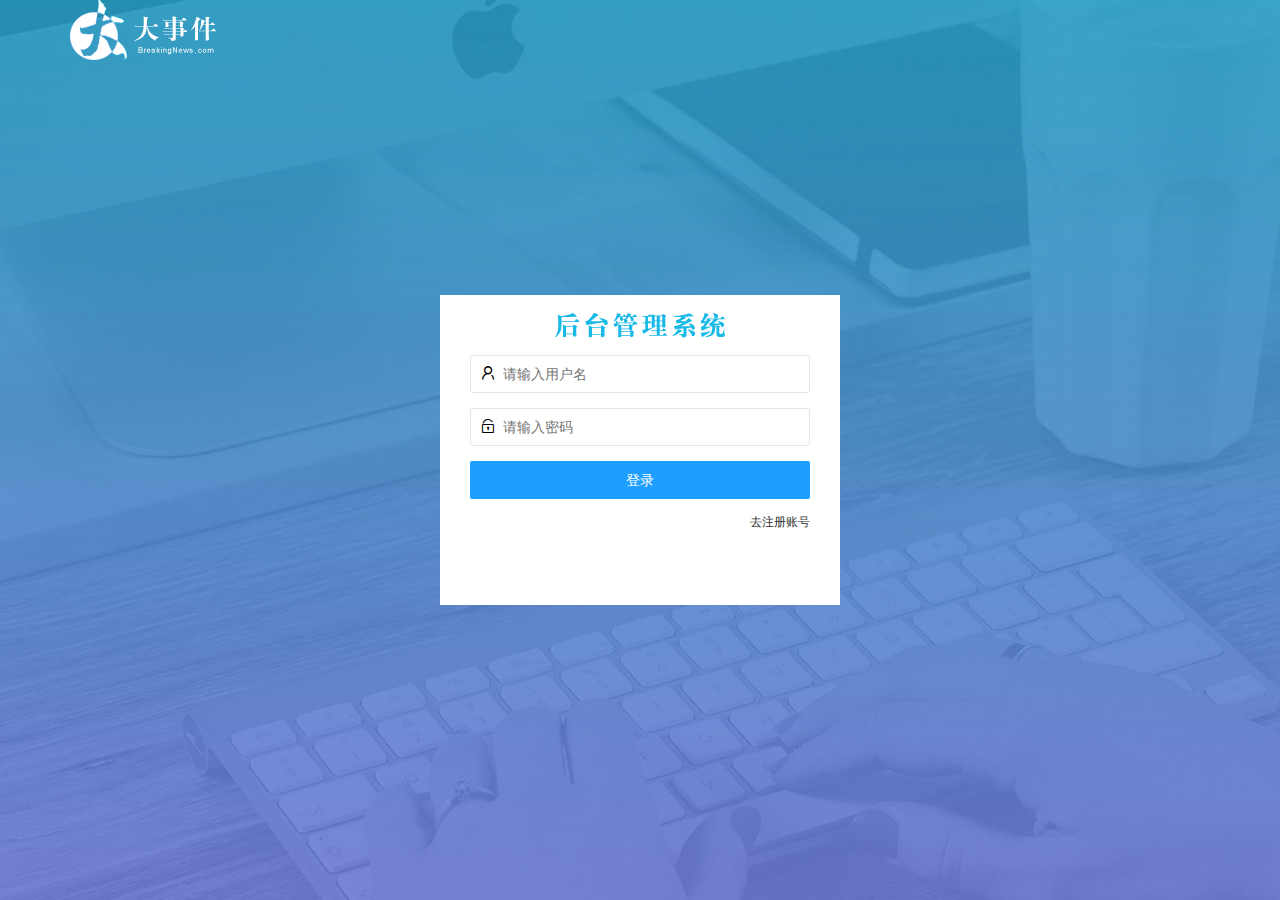
==== index.html @ d4bdc791 "完成了登录和注册功能的开发" ====
<!DOCTYPE html>
<html lang="en">
<head>
    <meta charset="UTF-8">
    <meta http-equiv="X-UA-Compatible" content="IE=edge">
    <meta name="viewport" content="width=device-width, initial-scale=1.0">
    <title>大事件-登录/注册</title>
    <!-- 导入layUI的样式 -->
    <link rel="stylesheet" href="/assets/lib/layui/css/layui.css">
    <!-- 导入自己的样式 -->
    <link rel="stylesheet" href="/assets/css/login.css"/>
</head>
<body>

    <!-- 头部懂度logo区域 -->

    <div class="layui-main">

        <img src="/assets/images/logo.png" alt=""/>

    </div>

    <!-- 登录注册区域 -->

    <div class="loginAndRegBox">
        <div class="title-boox"></div>
        <!-- 登录的div -->
        <div class="login-box">
            <!--  登录的表单-->
            <form class="layui-form" action="" id="form_login">

            <!-- 用户名 -->
            <div class="layui-form-item">
                <i class="layui-icon layui-icon-username"></i>
                <input type="text" name="username" required  lay-verify="required" placeholder="请输入用户名" autocomplete="off" class="layui-input">
                    </div>

            <!-- 密码 -->
            <div class="layui-form-item">
                <i class="layui-icon layui-icon-password"></i>
                <input type="password" name="password" required  lay-verify="required|pwd" placeholder="请输入密码" autocomplete="off" class="layui-input">
                    </div>
            <!-- 登录按钮 -->
            <div class="layui-form-item">
                <!-- 注意：表单提交按钮和普通按钮的区别是，就是 lay-submit属性 -->
                <button class="layui-btn layui-btn-fluid layui-btn-normal" lay-submit>登录</button>
            </div>
            <div class="layui-form-item links">
                <a href="javascript:;" id="link_reg">去注册账号</a>
            </div>
                </form>
            
        </div>
        

        <!-- 注册的div -->
        <div class="reg-box">
            <!-- 注册的表单 -->
            <form class="layui-form" action="" id="form_reg">

                <!-- 用户名 -->
                <div class="layui-form-item">
                    <i class="layui-icon layui-icon-username"></i>
                    <input type="text" name="username" required  lay-verify="required" placeholder="请输入用户名" autocomplete="off" class="layui-input">
                        </div>
    
                <!-- 密码 -->
                <div class="layui-form-item">
                    <i class="layui-icon layui-icon-password"></i>
                    <input type="password" name="password" required  lay-verify="required|pwd" placeholder="请输入密码" autocomplete="off" class="layui-input">
                        </div>
                <!-- 密码确认框 -->
                <div class="layui-form-item">
                    <i class="layui-icon layui-icon-password"></i>
                    <input type="password" name="repassword" required  lay-verify="required|pwd|repwd" placeholder="再次确认密码" autocomplete="off" class="layui-input">
                        </div>
                <!-- 登录按钮 -->
                <div class="layui-form-item">
                    <!-- 注意：表单提交按钮和普通按钮的区别是，就是 lay-submit属性 -->
                    <button class="layui-btn layui-btn-fluid layui-btn-normal" lay-submit>注册</button>
                </div>
                <div class="layui-form-item links">
                    <a href="javascript:;" id="link_login">去登录</a>
                </div>
                    </form>
            
        </div>
    </div>
    <!-- 导入 jQuery -->
    <script src="/assets/lib/jquery.js"></script>
    <script src="/assets/js/login.js"></script>
    <script src="/assets/lib/layui/layui.all.js"></script>
    <script src="/assets/js/baseAPI.js"></script>
</body>
</html>
---- assets/lib/layui/css/layui.css ----
/** layui-v2.5.5 MIT License By https://www.layui.com */
 .layui-inline,img{display:inline-block;vertical-align:middle}h1,h2,h3,h4,h5,h6{font-weight:400}.layui-edge,.layui-header,.layui-inline,.layui-main{position:relative}.layui-body,.layui-edge,.layui-elip{overflow:hidden}.layui-btn,.layui-edge,.layui-inline,img{vertical-align:middle}.layui-btn,.layui-disabled,.layui-icon,.layui-unselect{-moz-user-select:none;-webkit-user-select:none;-ms-user-select:none}.layui-elip,.layui-form-checkbox span,.layui-form-pane .layui-form-label{text-overflow:ellipsis;white-space:nowrap}.layui-breadcrumb,.layui-tree-btnGroup{visibility:hidden}blockquote,body,button,dd,div,dl,dt,form,h1,h2,h3,h4,h5,h6,input,li,ol,p,pre,td,textarea,th,ul{margin:0;padding:0;-webkit-tap-highlight-color:rgba(0,0,0,0)}a:active,a:hover{outline:0}img{border:none}li{list-style:none}table{border-collapse:collapse;border-spacing:0}h4,h5,h6{font-size:100%}button,input,optgroup,option,select,textarea{font-family:inherit;font-size:inherit;font-style:inherit;font-weight:inherit;outline:0}pre{white-space:pre-wrap;white-space:-moz-pre-wrap;white-space:-pre-wrap;white-space:-o-pre-wrap;word-wrap:break-word}body{line-height:24px;font:14px Helvetica Neue,Helvetica,PingFang SC,Tahoma,Arial,sans-serif}hr{height:1px;margin:10px 0;border:0;clear:both}a{color:#333;text-decoration:none}a:hover{color:#777}a cite{font-style:normal;*cursor:pointer}.layui-border-box,.layui-border-box *{box-sizing:border-box}.layui-box,.layui-box *{box-sizing:content-box}.layui-clear{clear:both;*zoom:1}.layui-clear:after{content:'\20';clear:both;*zoom:1;display:block;height:0}.layui-inline{*display:inline;*zoom:1}.layui-edge{display:inline-block;width:0;height:0;border-width:6px;border-style:dashed;border-color:transparent}.layui-edge-top{top:-4px;border-bottom-color:#999;border-bottom-style:solid}.layui-edge-right{border-left-color:#999;border-left-style:solid}.layui-edge-bottom{top:2px;border-top-color:#999;border-top-style:solid}.layui-edge-left{border-right-color:#999;border-right-style:solid}.layui-disabled,.layui-disabled:hover{color:#d2d2d2!important;cursor:not-allowed!important}.layui-circle{border-radius:100%}.layui-show{display:block!important}.layui-hide{display:none!important}@font-face{font-family:layui-icon;src:url(../font/iconfont.eot?v=250);src:url(../font/iconfont.eot?v=250#iefix) format('embedded-opentype'),url(../font/iconfont.woff2?v=250) format('woff2'),url(../font/iconfont.woff?v=250) format('woff'),url(../font/iconfont.ttf?v=250) format('truetype'),url(../font/iconfont.svg?v=250#layui-icon) format('svg')}.layui-icon{font-family:layui-icon!important;font-size:16px;font-style:normal;-webkit-font-smoothing:antialiased;-moz-osx-font-smoothing:grayscale}.layui-icon-reply-fill:before{content:"\e611"}.layui-icon-set-fill:before{content:"\e614"}.layui-icon-menu-fill:before{content:"\e60f"}.layui-icon-search:before{content:"\e615"}.layui-icon-share:before{content:"\e641"}.layui-icon-set-sm:before{content:"\e620"}.layui-icon-engine:before{content:"\e628"}.layui-icon-close:before{content:"\1006"}.layui-icon-close-fill:before{content:"\1007"}.layui-icon-chart-screen:before{content:"\e629"}.layui-icon-star:before{content:"\e600"}.layui-icon-circle-dot:before{content:"\e617"}.layui-icon-chat:before{content:"\e606"}.layui-icon-release:before{content:"\e609"}.layui-icon-list:before{content:"\e60a"}.layui-icon-chart:before{content:"\e62c"}.layui-icon-ok-circle:before{content:"\1005"}.layui-icon-layim-theme:before{content:"\e61b"}.layui-icon-table:before{content:"\e62d"}.layui-icon-right:before{content:"\e602"}.layui-icon-left:before{content:"\e603"}.layui-icon-cart-simple:before{content:"\e698"}.layui-icon-face-cry:before{content:"\e69c"}.layui-icon-face-smile:before{content:"\e6af"}.layui-icon-survey:before{content:"\e6b2"}.layui-icon-tree:before{content:"\e62e"}.layui-icon-upload-circle:before{content:"\e62f"}.layui-icon-add-circle:before{content:"\e61f"}.layui-icon-download-circle:before{content:"\e601"}.layui-icon-templeate-1:before{content:"\e630"}.layui-icon-util:before{content:"\e631"}.layui-icon-face-surprised:before{content:"\e664"}.layui-icon-edit:before{content:"\e642"}.layui-icon-speaker:before{content:"\e645"}.layui-icon-down:before{content:"\e61a"}.layui-icon-file:before{content:"\e621"}.layui-icon-layouts:before{content:"\e632"}.layui-icon-rate-half:before{content:"\e6c9"}.layui-icon-add-circle-fine:before{content:"\e608"}.layui-icon-prev-circle:before{content:"\e633"}.layui-icon-read:before{content:"\e705"}.layui-icon-404:before{content:"\e61c"}.layui-icon-carousel:before{content:"\e634"}.layui-icon-help:before{content:"\e607"}.layui-icon-code-circle:before{content:"\e635"}.layui-icon-water:before{content:"\e636"}.layui-icon-username:before{content:"\e66f"}.layui-icon-find-fill:before{content:"\e670"}.layui-icon-about:before{content:"\e60b"}.layui-icon-location:before{content:"\e715"}.layui-icon-up:before{content:"\e619"}.layui-icon-pause:before{content:"\e651"}.layui-icon-date:before{content:"\e637"}.layui-icon-layim-uploadfile:before{content:"\e61d"}.layui-icon-delete:before{content:"\e640"}.layui-icon-play:before{content:"\e652"}.layui-icon-top:before{content:"\e604"}.layui-icon-friends:before{content:"\e612"}.layui-icon-refresh-3:before{content:"\e9aa"}.layui-icon-ok:before{content:"\e605"}.layui-icon-layer:before{content:"\e638"}.layui-icon-face-smile-fine:before{content:"\e60c"}.layui-icon-dollar:before{content:"\e659"}.layui-icon-group:before{content:"\e613"}.layui-icon-layim-download:before{content:"\e61e"}.layui-icon-picture-fine:before{content:"\e60d"}.layui-icon-link:before{content:"\e64c"}.layui-icon-diamond:before{content:"\e735"}.layui-icon-log:before{content:"\e60e"}.layui-icon-rate-solid:before{content:"\e67a"}.layui-icon-fonts-del:before{content:"\e64f"}.layui-icon-unlink:before{content:"\e64d"}.layui-icon-fonts-clear:before{content:"\e639"}.layui-icon-triangle-r:before{content:"\e623"}.layui-icon-circle:before{content:"\e63f"}.layui-icon-radio:before{content:"\e643"}.layui-icon-align-center:before{content:"\e647"}.layui-icon-align-right:before{content:"\e648"}.layui-icon-align-left:before{content:"\e649"}.layui-icon-loading-1:before{content:"\e63e"}.layui-icon-return:before{content:"\e65c"}.layui-icon-fonts-strong:before{content:"\e62b"}.layui-icon-upload:before{content:"\e67c"}.layui-icon-dialogue:before{content:"\e63a"}.layui-icon-video:before{content:"\e6ed"}.layui-icon-headset:before{content:"\e6fc"}.layui-icon-cellphone-fine:before{content:"\e63b"}.layui-icon-add-1:before{content:"\e654"}.layui-icon-face-smile-b:before{content:"\e650"}.layui-icon-fonts-html:before{content:"\e64b"}.layui-icon-form:before{content:"\e63c"}.layui-icon-cart:before{content:"\e657"}.layui-icon-camera-fill:before{content:"\e65d"}.layui-icon-tabs:before{content:"\e62a"}.layui-icon-fonts-code:before{content:"\e64e"}.layui-icon-fire:before{content:"\e756"}.layui-icon-set:before{content:"\e716"}.layui-icon-fonts-u:before{content:"\e646"}.layui-icon-triangle-d:before{content:"\e625"}.layui-icon-tips:before{content:"\e702"}.layui-icon-picture:before{content:"\e64a"}.layui-icon-more-vertical:before{content:"\e671"}.layui-icon-flag:before{content:"\e66c"}.layui-icon-loading:before{content:"\e63d"}.layui-icon-fonts-i:before{content:"\e644"}.layui-icon-refresh-1:before{content:"\e666"}.layui-icon-rmb:before{content:"\e65e"}.layui-icon-home:before{content:"\e68e"}.layui-icon-user:before{content:"\e770"}.layui-icon-notice:before{content:"\e667"}.layui-icon-login-weibo:before{content:"\e675"}.layui-icon-voice:before{content:"\e688"}.layui-icon-upload-drag:before{content:"\e681"}.layui-icon-login-qq:before{content:"\e676"}.layui-icon-snowflake:before{content:"\e6b1"}.layui-icon-file-b:before{content:"\e655"}.layui-icon-template:before{content:"\e663"}.layui-icon-auz:before{content:"\e672"}.layui-icon-console:before{content:"\e665"}.layui-icon-app:before{content:"\e653"}.layui-icon-prev:before{content:"\e65a"}.layui-icon-website:before{content:"\e7ae"}.layui-icon-next:before{content:"\e65b"}.layui-icon-component:before{content:"\e857"}.layui-icon-more:before{content:"\e65f"}.layui-icon-login-wechat:before{content:"\e677"}.layui-icon-shrink-right:before{content:"\e668"}.layui-icon-spread-left:before{content:"\e66b"}.layui-icon-camera:before{content:"\e660"}.layui-icon-note:before{content:"\e66e"}.layui-icon-refresh:before{content:"\e669"}.layui-icon-female:before{content:"\e661"}.layui-icon-male:before{content:"\e662"}.layui-icon-password:before{content:"\e673"}.layui-icon-senior:before{content:"\e674"}.layui-icon-theme:before{content:"\e66a"}.layui-icon-tread:before{content:"\e6c5"}.layui-icon-praise:before{content:"\e6c6"}.layui-icon-star-fill:before{content:"\e658"}.layui-icon-rate:before{content:"\e67b"}.layui-icon-template-1:before{content:"\e656"}.layui-icon-vercode:before{content:"\e679"}.layui-icon-cellphone:before{content:"\e678"}.layui-icon-screen-full:before{content:"\e622"}.layui-icon-screen-restore:before{content:"\e758"}.layui-icon-cols:before{content:"\e610"}.layui-icon-export:before{content:"\e67d"}.layui-icon-print:before{content:"\e66d"}.layui-icon-slider:before{content:"\e714"}.layui-icon-addition:before{content:"\e624"}.layui-icon-subtraction:before{content:"\e67e"}.layui-icon-service:before{content:"\e626"}.layui-icon-transfer:before{content:"\e691"}.layui-main{width:1140px;margin:0 auto}.layui-header{z-index:1000;height:60px}.layui-header a:hover{transition:all .5s;-webkit-transition:all .5s}.layui-side{position:fixed;left:0;top:0;bottom:0;z-index:999;width:200px;overflow-x:hidden}.layui-side-scroll{position:relative;width:220px;height:100%;overflow-x:hidden}.layui-body{position:absolute;left:200px;right:0;top:0;bottom:0;z-index:998;width:auto;overflow-y:auto;box-sizing:border-box}.layui-layout-body{overflow:hidden}.layui-layout-admin .layui-header{background-color:#23262E}.layui-layout-admin .layui-side{top:60px;width:200px;overflow-x:hidden}.layui-layout-admin .layui-body{position:fixed;top:60px;bottom:44px}.layui-layout-admin .layui-main{width:auto;margin:0 15px}.layui-layout-admin .layui-footer{position:fixed;left:200px;right:0;bottom:0;height:44px;line-height:44px;padding:0 15px;background-color:#eee}.layui-layout-admin .layui-logo{position:absolute;left:0;top:0;width:200px;height:100%;line-height:60px;text-align:center;color:#009688;font-size:16px}.layui-layout-admin .layui-header .layui-nav{background:0 0}.layui-layout-left{position:absolute!important;left:200px;top:0}.layui-layout-right{position:absolute!important;right:0;top:0}.layui-container{position:relative;margin:0 auto;padding:0 15px;box-sizing:border-box}.layui-fluid{position:relative;margin:0 auto;padding:0 15px}.layui-row:after,.layui-row:before{content:'';display:block;clear:both}.layui-col-lg1,.layui-col-lg10,.layui-col-lg11,.layui-col-lg12,.layui-col-lg2,.layui-col-lg3,.layui-col-lg4,.layui-col-lg5,.layui-col-lg6,.layui-col-lg7,.layui-col-lg8,.layui-col-lg9,.layui-col-md1,.layui-col-md10,.layui-col-md11,.layui-col-md12,.layui-col-md2,.layui-col-md3,.layui-col-md4,.layui-col-md5,.layui-col-md6,.layui-col-md7,.layui-col-md8,.layui-col-md9,.layui-col-sm1,.layui-col-sm10,.layui-col-sm11,.layui-col-sm12,.layui-col-sm2,.layui-col-sm3,.layui-col-sm4,.layui-col-sm5,.layui-col-sm6,.layui-col-sm7,.layui-col-sm8,.layui-col-sm9,.layui-col-xs1,.layui-col-xs10,.layui-col-xs11,.layui-col-xs12,.layui-col-xs2,.layui-col-xs3,.layui-col-xs4,.layui-col-xs5,.layui-col-xs6,.layui-col-xs7,.layui-col-xs8,.layui-col-xs9{position:relative;display:block;box-sizing:border-box}.layui-col-xs1,.layui-col-xs10,.layui-col-xs11,.layui-col-xs12,.layui-col-xs2,.layui-col-xs3,.layui-col-xs4,.layui-col-xs5,.layui-col-xs6,.layui-col-xs7,.layui-col-xs8,.layui-col-xs9{float:left}.layui-col-xs1{width:8.33333333%}.layui-col-xs2{width:16.66666667%}.layui-col-xs3{width:25%}.layui-col-xs4{width:33.33333333%}.layui-col-xs5{width:41.66666667%}.layui-col-xs6{width:50%}.layui-col-xs7{width:58.33333333%}.layui-col-xs8{width:66.66666667%}.layui-col-xs9{width:75%}.layui-col-xs10{width:83.33333333%}.layui-col-xs11{width:91.66666667%}.layui-col-xs12{width:100%}.layui-col-xs-offset1{margin-left:8.33333333%}.layui-col-xs-offset2{margin-left:16.66666667%}.layui-col-xs-offset3{margin-left:25%}.layui-col-xs-offset4{margin-left:33.33333333%}.layui-col-xs-offset5{margin-left:41.66666667%}.layui-col-xs-offset6{margin-left:50%}.layui-col-xs-offset7{margin-left:58.33333333%}.layui-col-xs-offset8{margin-left:66.66666667%}.layui-col-xs-offset9{margin-left:75%}.layui-col-xs-offset10{margin-left:83.33333333%}.layui-col-xs-offset11{margin-left:91.66666667%}.layui-col-xs-offset12{margin-left:100%}@media screen and (max-width:768px){.layui-hide-xs{display:none!important}.layui-show-xs-block{display:block!important}.layui-show-xs-inline{display:inline!important}.layui-show-xs-inline-block{display:inline-block!important}}@media screen and (min-width:768px){.layui-container{width:750px}.layui-hide-sm{display:none!important}.layui-show-sm-block{display:block!important}.layui-show-sm-inline{display:inline!important}.layui-show-sm-inline-block{display:inline-block!important}.layui-col-sm1,.layui-col-sm10,.layui-col-sm11,.layui-col-sm12,.layui-col-sm2,.layui-col-sm3,.layui-col-sm4,.layui-col-sm5,.layui-col-sm6,.layui-col-sm7,.layui-col-sm8,.layui-col-sm9{float:left}.layui-col-sm1{width:8.33333333%}.layui-col-sm2{width:16.66666667%}.layui-col-sm3{width:25%}.layui-col-sm4{width:33.33333333%}.layui-col-sm5{width:41.66666667%}.layui-col-sm6{width:50%}.layui-col-sm7{width:58.33333333%}.layui-col-sm8{width:66.66666667%}.layui-col-sm9{width:75%}.layui-col-sm10{width:83.33333333%}.layui-col-sm11{width:91.66666667%}.layui-col-sm12{width:100%}.layui-col-sm-offset1{margin-left:8.33333333%}.layui-col-sm-offset2{margin-left:16.66666667%}.layui-col-sm-offset3{margin-left:25%}.layui-col-sm-offset4{margin-left:33.33333333%}.layui-col-sm-offset5{margin-left:41.66666667%}.layui-col-sm-offset6{margin-left:50%}.layui-col-sm-offset7{margin-left:58.33333333%}.layui-col-sm-offset8{margin-left:66.66666667%}.layui-col-sm-offset9{margin-left:75%}.layui-col-sm-offset10{margin-left:83.33333333%}.layui-col-sm-offset11{margin-left:91.66666667%}.layui-col-sm-offset12{margin-left:100%}}@media screen and (min-width:992px){.layui-container{width:970px}.layui-hide-md{display:none!important}.layui-show-md-block{display:block!important}.layui-show-md-inline{display:inline!important}.layui-show-md-inline-block{display:inline-block!important}.layui-col-md1,.layui-col-md10,.layui-col-md11,.layui-col-md12,.layui-col-md2,.layui-col-md3,.layui-col-md4,.layui-col-md5,.layui-col-md6,.layui-col-md7,.layui-col-md8,.layui-col-md9{float:left}.layui-col-md1{width:8.33333333%}.layui-col-md2{width:16.66666667%}.layui-col-md3{width:25%}.layui-col-md4{width:33.33333333%}.layui-col-md5{width:41.66666667%}.layui-col-md6{width:50%}.layui-col-md7{width:58.33333333%}.layui-col-md8{width:66.66666667%}.layui-col-md9{width:75%}.layui-col-md10{width:83.33333333%}.layui-col-md11{width:91.66666667%}.layui-col-md12{width:100%}.layui-col-md-offset1{margin-left:8.33333333%}.layui-col-md-offset2{margin-left:16.66666667%}.layui-col-md-offset3{margin-left:25%}.layui-col-md-offset4{margin-left:33.33333333%}.layui-col-md-offset5{margin-left:41.66666667%}.layui-col-md-offset6{margin-left:50%}.layui-col-md-offset7{margin-left:58.33333333%}.layui-col-md-offset8{margin-left:66.66666667%}.layui-col-md-offset9{margin-left:75%}.layui-col-md-offset10{margin-left:83.33333333%}.layui-col-md-offset11{margin-left:91.66666667%}.layui-col-md-offset12{margin-left:100%}}@media screen and (min-width:1200px){.layui-container{width:1170px}.layui-hide-lg{display:none!important}.layui-show-lg-block{display:block!important}.layui-show-lg-inline{display:inline!important}.layui-show-lg-inline-block{display:inline-block!important}.layui-col-lg1,.layui-col-lg10,.layui-col-lg11,.layui-col-lg12,.layui-col-lg2,.layui-col-lg3,.layui-col-lg4,.layui-col-lg5,.layui-col-lg6,.layui-col-lg7,.layui-col-lg8,.layui-col-lg9{float:left}.layui-col-lg1{width:8.33333333%}.layui-col-lg2{width:16.66666667%}.layui-col-lg3{width:25%}.layui-col-lg4{width:33.33333333%}.layui-col-lg5{width:41.66666667%}.layui-col-lg6{width:50%}.layui-col-lg7{width:58.33333333%}.layui-col-lg8{width:66.66666667%}.layui-col-lg9{width:75%}.layui-col-lg10{width:83.33333333%}.layui-col-lg11{width:91.66666667%}.layui-col-lg12{width:100%}.layui-col-lg-offset1{margin-left:8.33333333%}.layui-col-lg-offset2{margin-left:16.66666667%}.layui-col-lg-offset3{margin-left:25%}.layui-col-lg-offset4{margin-left:33.33333333%}.layui-col-lg-offset5{margin-left:41.66666667%}.layui-col-lg-offset6{margin-left:50%}.layui-col-lg-offset7{margin-left:58.33333333%}.layui-col-lg-offset8{margin-left:66.66666667%}.layui-col-lg-offset9{margin-left:75%}.layui-col-lg-offset10{margin-left:83.33333333%}.layui-col-lg-offset11{margin-left:91.66666667%}.layui-col-lg-offset12{margin-left:100%}}.layui-col-space1{margin:-.5px}.layui-col-space1>*{padding:.5px}.layui-col-space3{margin:-1.5px}.layui-col-space3>*{padding:1.5px}.layui-col-space5{margin:-2.5px}.layui-col-space5>*{padding:2.5px}.layui-col-space8{margin:-3.5px}.layui-col-space8>*{padding:3.5px}.layui-col-space10{margin:-5px}.layui-col-space10>*{padding:5px}.layui-col-space12{margin:-6px}.layui-col-space12>*{padding:6px}.layui-col-space15{margin:-7.5px}.layui-col-space15>*{padding:7.5px}.layui-col-space18{margin:-9px}.layui-col-space18>*{padding:9px}.layui-col-space20{margin:-10px}.layui-col-space20>*{padding:10px}.layui-col-space22{margin:-11px}.layui-col-space22>*{padding:11px}.layui-col-space25{margin:-12.5px}.layui-col-space25>*{padding:12.5px}.layui-col-space30{margin:-15px}.layui-col-space30>*{padding:15px}.layui-btn,.layui-input,.layui-select,.layui-textarea,.layui-upload-button{outline:0;-webkit-appearance:none;transition:all .3s;-webkit-transition:all .3s;box-sizing:border-box}.layui-elem-quote{margin-bottom:10px;padding:15px;line-height:22px;border-left:5px solid #009688;border-radius:0 2px 2px 0;background-color:#f2f2f2}.layui-quote-nm{border-style:solid;border-width:1px 1px 1px 5px;background:0 0}.layui-elem-field{margin-bottom:10px;padding:0;border-width:1px;border-style:solid}.layui-elem-field legend{margin-left:20px;padding:0 10px;font-size:20px;font-weight:300}.layui-field-title{margin:10px 0 20px;border-width:1px 0 0}.layui-field-box{padding:10px 15px}.layui-field-title .layui-field-box{padding:10px 0}.layui-progress{position:relative;height:6px;border-radius:20px;background-color:#e2e2e2}.layui-progress-bar{position:absolute;left:0;top:0;width:0;max-width:100%;height:6px;border-radius:20px;text-align:right;background-color:#5FB878;transition:all .3s;-webkit-transition:all .3s}.layui-progress-big,.layui-progress-big .layui-progress-bar{height:18px;line-height:18px}.layui-progress-text{position:relative;top:-20px;line-height:18px;font-size:12px;color:#666}.layui-progress-big .layui-progress-text{position:static;padding:0 10px;color:#fff}.layui-collapse{border-width:1px;border-style:solid;border-radius:2px}.layui-colla-content,.layui-colla-item{border-top-width:1px;border-top-style:solid}.layui-colla-item:first-child{border-top:none}.layui-colla-title{position:relative;height:42px;line-height:42px;padding:0 15px 0 35px;color:#333;background-color:#f2f2f2;cursor:pointer;font-size:14px;overflow:hidden}.layui-colla-content{display:none;padding:10px 15px;line-height:22px;color:#666}.layui-colla-icon{position:absolute;left:15px;top:0;font-size:14px}.layui-card{margin-bottom:15px;border-radius:2px;background-color:#fff;box-shadow:0 1px 2px 0 rgba(0,0,0,.05)}.layui-card:last-child{margin-bottom:0}.layui-card-header{position:relative;height:42px;line-height:42px;padding:0 15px;border-bottom:1px solid #f6f6f6;color:#333;border-radius:2px 2px 0 0;font-size:14px}.layui-bg-black,.layui-bg-blue,.layui-bg-cyan,.layui-bg-green,.layui-bg-orange,.layui-bg-red{color:#fff!important}.layui-card-body{position:relative;padding:10px 15px;line-height:24px}.layui-card-body[pad15]{padding:15px}.layui-card-body[pad20]{padding:20px}.layui-card-body .layui-table{margin:5px 0}.layui-card .layui-tab{margin:0}.layui-panel-window{position:relative;padding:15px;border-radius:0;border-top:5px solid #E6E6E6;background-color:#fff}.layui-auxiliar-moving{position:fixed;left:0;right:0;top:0;bottom:0;width:100%;height:100%;background:0 0;z-index:9999999999}.layui-form-label,.layui-form-mid,.layui-form-select,.layui-input-block,.layui-input-inline,.layui-textarea{position:relative}.layui-bg-red{background-color:#FF5722!important}.layui-bg-orange{background-color:#FFB800!important}.layui-bg-green{background-color:#009688!important}.layui-bg-cyan{background-color:#2F4056!important}.layui-bg-blue{background-color:#1E9FFF!important}.layui-bg-black{background-color:#393D49!important}.layui-bg-gray{background-color:#eee!important;color:#666!important}.layui-badge-rim,.layui-colla-content,.layui-colla-item,.layui-collapse,.layui-elem-field,.layui-form-pane .layui-form-item[pane],.layui-form-pane .layui-form-label,.layui-input,.layui-layedit,.layui-layedit-tool,.layui-quote-nm,.layui-select,.layui-tab-bar,.layui-tab-card,.layui-tab-title,.layui-tab-title .layui-this:after,.layui-textarea{border-color:#e6e6e6}.layui-timeline-item:before,hr{background-color:#e6e6e6}.layui-text{line-height:22px;font-size:14px;color:#666}.layui-text h1,.layui-text h2,.layui-text h3{font-weight:500;color:#333}.layui-text h1{font-size:30px}.layui-text h2{font-size:24px}.layui-text h3{font-size:18px}.layui-text a:not(.layui-btn){color:#01AAED}.layui-text a:not(.layui-btn):hover{text-decoration:underline}.layui-text ul{padding:5px 0 5px 15px}.layui-text ul li{margin-top:5px;list-style-type:disc}.layui-text em,.layui-word-aux{color:#999!important;padding:0 5px!important}.layui-btn{display:inline-block;height:38px;line-height:38px;padding:0 18px;background-color:#009688;color:#fff;white-space:nowrap;text-align:center;font-size:14px;border:none;border-radius:2px;cursor:pointer}.layui-btn:hover{opacity:.8;filter:alpha(opacity=80);color:#fff}.layui-btn:active{opacity:1;filter:alpha(opacity=100)}.layui-btn+.layui-btn{margin-left:10px}.layui-btn-container{font-size:0}.layui-btn-container .layui-btn{margin-right:10px;margin-bottom:10px}.layui-btn-container .layui-btn+.layui-btn{margin-left:0}.layui-table .layui-btn-container .layui-btn{margin-bottom:9px}.layui-btn-radius{border-radius:100px}.layui-btn .layui-icon{margin-right:3px;font-size:18px;vertical-align:bottom;vertical-align:middle\9}.layui-btn-primary{border:1px solid #C9C9C9;background-color:#fff;color:#555}.layui-btn-primary:hover{border-color:#009688;color:#333}.layui-btn-normal{background-color:#1E9FFF}.layui-btn-warm{background-color:#FFB800}.layui-btn-danger{background-color:#FF5722}.layui-btn-checked{background-color:#5FB878}.layui-btn-disabled,.layui-btn-disabled:active,.layui-btn-disabled:hover{border:1px solid #e6e6e6;background-color:#FBFBFB;color:#C9C9C9;cursor:not-allowed;opacity:1}.layui-btn-lg{height:44px;line-height:44px;padding:0 25px;font-size:16px}.layui-btn-sm{height:30px;line-height:30px;padding:0 10px;font-size:12px}.layui-btn-sm i{font-size:16px!important}.layui-btn-xs{height:22px;line-height:22px;padding:0 5px;font-size:12px}.layui-btn-xs i{font-size:14px!important}.layui-btn-group{display:inline-block;vertical-align:middle;font-size:0}.layui-btn-group .layui-btn{margin-left:0!important;margin-right:0!important;border-left:1px solid rgba(255,255,255,.5);border-radius:0}.layui-btn-group .layui-btn-primary{border-left:none}.layui-btn-group .layui-btn-primary:hover{border-color:#C9C9C9;color:#009688}.layui-btn-group .layui-btn:first-child{border-left:none;border-radius:2px 0 0 2px}.layui-btn-group .layui-btn-primary:first-child{border-left:1px solid #c9c9c9}.layui-btn-group .layui-btn:last-child{border-radius:0 2px 2px 0}.layui-btn-group .layui-btn+.layui-btn{margin-left:0}.layui-btn-group+.layui-btn-group{margin-left:10px}.layui-btn-fluid{width:100%}.layui-input,.layui-select,.layui-textarea{height:38px;line-height:1.3;line-height:38px\9;border-width:1px;border-style:solid;background-color:#fff;border-radius:2px}.layui-input::-webkit-input-placeholder,.layui-select::-webkit-input-placeholder,.layui-textarea::-webkit-input-placeholder{line-height:1.3}.layui-input,.layui-textarea{display:block;width:100%;padding-left:10px}.layui-input:hover,.layui-textarea:hover{border-color:#D2D2D2!important}.layui-input:focus,.layui-textarea:focus{border-color:#C9C9C9!important}.layui-textarea{min-height:100px;height:auto;line-height:20px;padding:6px 10px;resize:vertical}.layui-select{padding:0 10px}.layui-form input[type=checkbox],.layui-form input[type=radio],.layui-form select{display:none}.layui-form [lay-ignore]{display:initial}.layui-form-item{margin-bottom:15px;clear:both;*zoom:1}.layui-form-item:after{content:'\20';clear:both;*zoom:1;display:block;height:0}.layui-form-label{float:left;display:block;padding:9px 15px;width:80px;font-weight:400;line-height:20px;text-align:right}.layui-form-label-col{display:block;float:none;padding:9px 0;line-height:20px;text-align:left}.layui-form-item .layui-inline{margin-bottom:5px;margin-right:10px}.layui-input-block{margin-left:110px;min-height:36px}.layui-input-inline{display:inline-block;vertical-align:middle}.layui-form-item .layui-input-inline{float:left;width:190px;margin-right:10px}.layui-form-text .layui-input-inline{width:auto}.layui-form-mid{float:left;display:block;padding:9px 0!important;line-height:20px;margin-right:10px}.layui-form-danger+.layui-form-select .layui-input,.layui-form-danger:focus{border-color:#FF5722!important}.layui-form-select .layui-input{padding-right:30px;cursor:pointer}.layui-form-select .layui-edge{position:absolute;right:10px;top:50%;margin-top:-3px;cursor:pointer;border-width:6px;border-top-color:#c2c2c2;border-top-style:solid;transition:all .3s;-webkit-transition:all .3s}.layui-form-select dl{display:none;position:absolute;left:0;top:42px;padding:5px 0;z-index:899;min-width:100%;border:1px solid #d2d2d2;max-height:300px;overflow-y:auto;background-color:#fff;border-radius:2px;box-shadow:0 2px 4px rgba(0,0,0,.12);box-sizing:border-box}.layui-form-select dl dd,.layui-form-select dl dt{padding:0 10px;line-height:36px;white-space:nowrap;overflow:hidden;text-overflow:ellipsis}.layui-form-select dl dt{font-size:12px;color:#999}.layui-form-select dl dd{cursor:pointer}.layui-form-select dl dd:hover{background-color:#f2f2f2;-webkit-transition:.5s all;transition:.5s all}.layui-form-select .layui-select-group dd{padding-left:20px}.layui-form-select dl dd.layui-select-tips{padding-left:10px!important;color:#999}.layui-form-select dl dd.layui-this{background-color:#5FB878;color:#fff}.layui-form-checkbox,.layui-form-select dl dd.layui-disabled{background-color:#fff}.layui-form-selected dl{display:block}.layui-form-checkbox,.layui-form-checkbox *,.layui-form-switch{display:inline-block;vertical-align:middle}.layui-form-selected .layui-edge{margin-top:-9px;-webkit-transform:rotate(180deg);transform:rotate(180deg);margin-top:-3px\9}:root .layui-form-selected .layui-edge{margin-top:-9px\0/IE9}.layui-form-selectup dl{top:auto;bottom:42px}.layui-select-none{margin:5px 0;text-align:center;color:#999}.layui-select-disabled .layui-disabled{border-color:#eee!important}.layui-select-disabled .layui-edge{border-top-color:#d2d2d2}.layui-form-checkbox{position:relative;height:30px;line-height:30px;margin-right:10px;padding-right:30px;cursor:pointer;font-size:0;-webkit-transition:.1s linear;transition:.1s linear;box-sizing:border-box}.layui-form-checkbox span{padding:0 10px;height:100%;font-size:14px;border-radius:2px 0 0 2px;background-color:#d2d2d2;color:#fff;overflow:hidden}.layui-form-checkbox:hover span{background-color:#c2c2c2}.layui-form-checkbox i{position:absolute;right:0;top:0;width:30px;height:28px;border:1px solid #d2d2d2;border-left:none;border-radius:0 2px 2px 0;color:#fff;font-size:20px;text-align:center}.layui-form-checkbox:hover i{border-color:#c2c2c2;color:#c2c2c2}.layui-form-checked,.layui-form-checked:hover{border-color:#5FB878}.layui-form-checked span,.layui-form-checked:hover span{background-color:#5FB878}.layui-form-checked i,.layui-form-checked:hover i{color:#5FB878}.layui-form-item .layui-form-checkbox{margin-top:4px}.layui-form-checkbox[lay-skin=primary]{height:auto!important;line-height:normal!important;min-width:18px;min-height:18px;border:none!important;margin-right:0;padding-left:28px;padding-right:0;background:0 0}.layui-form-checkbox[lay-skin=primary] span{padding-left:0;padding-right:15px;line-height:18px;background:0 0;color:#666}.layui-form-checkbox[lay-skin=primary] i{right:auto;left:0;width:16px;height:16px;line-height:16px;border:1px solid #d2d2d2;font-size:12px;border-radius:2px;background-color:#fff;-webkit-transition:.1s linear;transition:.1s linear}.layui-form-checkbox[lay-skin=primary]:hover i{border-color:#5FB878;color:#fff}.layui-form-checked[lay-skin=primary] i{border-color:#5FB878!important;background-color:#5FB878;color:#fff}.layui-checkbox-disbaled[lay-skin=primary] span{background:0 0!important;color:#c2c2c2}.layui-checkbox-disbaled[lay-skin=primary]:hover i{border-color:#d2d2d2}.layui-form-item .layui-form-checkbox[lay-skin=primary]{margin-top:10px}.layui-form-switch{position:relative;height:22px;line-height:22px;min-width:35px;padding:0 5px;margin-top:8px;border:1px solid #d2d2d2;border-radius:20px;cursor:pointer;background-color:#fff;-webkit-transition:.1s linear;transition:.1s linear}.layui-form-switch i{position:absolute;left:5px;top:3px;width:16px;height:16px;border-radius:20px;background-color:#d2d2d2;-webkit-transition:.1s linear;transition:.1s linear}.layui-form-switch em{position:relative;top:0;width:25px;margin-left:21px;padding:0!important;text-align:center!important;color:#999!important;font-style:normal!important;font-size:12px}.layui-form-onswitch{border-color:#5FB878;background-color:#5FB878}.layui-checkbox-disbaled,.layui-checkbox-disbaled i{border-color:#e2e2e2!important}.layui-form-onswitch i{left:100%;margin-left:-21px;background-color:#fff}.layui-form-onswitch em{margin-left:5px;margin-right:21px;color:#fff!important}.layui-checkbox-disbaled span{background-color:#e2e2e2!important}.layui-checkbox-disbaled:hover i{color:#fff!important}[lay-radio]{display:none}.layui-form-radio,.layui-form-radio *{display:inline-block;vertical-align:middle}.layui-form-radio{line-height:28px;margin:6px 10px 0 0;padding-right:10px;cursor:pointer;font-size:0}.layui-form-radio *{font-size:14px}.layui-form-radio>i{margin-right:8px;font-size:22px;color:#c2c2c2}.layui-form-radio>i:hover,.layui-form-radioed>i{color:#5FB878}.layui-radio-disbaled>i{color:#e2e2e2!important}.layui-form-pane .layui-form-label{width:110px;padding:8px 15px;height:38px;line-height:20px;border-width:1px;border-style:solid;border-radius:2px 0 0 2px;text-align:center;background-color:#FBFBFB;overflow:hidden;box-sizing:border-box}.layui-form-pane .layui-input-inline{margin-left:-1px}.layui-form-pane .layui-input-block{margin-left:110px;left:-1px}.layui-form-pane .layui-input{border-radius:0 2px 2px 0}.layui-form-pane .layui-form-text .layui-form-label{float:none;width:100%;border-radius:2px;box-sizing:border-box;text-align:left}.layui-form-pane .layui-form-text .layui-input-inline{display:block;margin:0;top:-1px;clear:both}.layui-form-pane .layui-form-text .layui-input-block{margin:0;left:0;top:-1px}.layui-form-pane .layui-form-text .layui-textarea{min-height:100px;border-radius:0 0 2px 2px}.layui-form-pane .layui-form-checkbox{margin:4px 0 4px 10px}.layui-form-pane .layui-form-radio,.layui-form-pane .layui-form-switch{margin-top:6px;margin-left:10px}.layui-form-pane .layui-form-item[pane]{position:relative;border-width:1px;border-style:solid}.layui-form-pane .layui-form-item[pane] .layui-form-label{position:absolute;left:0;top:0;height:100%;border-width:0 1px 0 0}.layui-form-pane .layui-form-item[pane] .layui-input-inline{margin-left:110px}@media screen and (max-width:450px){.layui-form-item .layui-form-label{text-overflow:ellipsis;overflow:hidden;white-space:nowrap}.layui-form-item .layui-inline{display:block;margin-right:0;margin-bottom:20px;clear:both}.layui-form-item .layui-inline:after{content:'\20';clear:both;display:block;height:0}.layui-form-item .layui-input-inline{display:block;float:none;left:-3px;width:auto;margin:0 0 10px 112px}.layui-form-item .layui-input-inline+.layui-form-mid{margin-left:110px;top:-5px;padding:0}.layui-form-item .layui-form-checkbox{margin-right:5px;margin-bottom:5px}}.layui-layedit{border-width:1px;border-style:solid;border-radius:2px}.layui-layedit-tool{padding:3px 5px;border-bottom-width:1px;border-bottom-style:solid;font-size:0}.layedit-tool-fixed{position:fixed;top:0;border-top:1px solid #e2e2e2}.layui-layedit-tool .layedit-tool-mid,.layui-layedit-tool .layui-icon{display:inline-block;vertical-align:middle;text-align:center;font-size:14px}.layui-layedit-tool .layui-icon{position:relative;width:32px;height:30px;line-height:30px;margin:3px 5px;color:#777;cursor:pointer;border-radius:2px}.layui-layedit-tool .layui-icon:hover{color:#393D49}.layui-layedit-tool .layui-icon:active{color:#000}.layui-layedit-tool .layedit-tool-active{background-color:#e2e2e2;color:#000}.layui-layedit-tool .layui-disabled,.layui-layedit-tool .layui-disabled:hover{color:#d2d2d2;cursor:not-allowed}.layui-layedit-tool .layedit-tool-mid{width:1px;height:18px;margin:0 10px;background-color:#d2d2d2}.layedit-tool-html{width:50px!important;font-size:30px!important}.layedit-tool-b,.layedit-tool-code,.layedit-tool-help{font-size:16px!important}.layedit-tool-d,.layedit-tool-face,.layedit-tool-image,.layedit-tool-unlink{font-size:18px!important}.layedit-tool-image input{position:absolute;font-size:0;left:0;top:0;width:100%;height:100%;opacity:.01;filter:Alpha(opacity=1);cursor:pointer}.layui-layedit-iframe iframe{display:block;width:100%}#LAY_layedit_code{overflow:hidden}.layui-laypage{display:inline-block;*display:inline;*zoom:1;vertical-align:middle;margin:10px 0;font-size:0}.layui-laypage>a:first-child,.layui-laypage>a:first-child em{border-radius:2px 0 0 2px}.layui-laypage>a:last-child,.layui-laypage>a:last-child em{border-radius:0 2px 2px 0}.layui-laypage>:first-child{margin-left:0!important}.layui-laypage>:last-child{margin-right:0!important}.layui-laypage a,.layui-laypage button,.layui-laypage input,.layui-laypage select,.layui-laypage span{border:1px solid #e2e2e2}.layui-laypage a,.layui-laypage span{display:inline-block;*display:inline;*zoom:1;vertical-align:middle;padding:0 15px;height:28px;line-height:28px;margin:0 -1px 5px 0;background-color:#fff;color:#333;font-size:12px}.layui-flow-more a *,.layui-laypage input,.layui-table-view select[lay-ignore]{display:inline-block}.layui-laypage a:hover{color:#009688}.layui-laypage em{font-style:normal}.layui-laypage .layui-laypage-spr{color:#999;font-weight:700}.layui-laypage a{text-decoration:none}.layui-laypage .layui-laypage-curr{position:relative}.layui-laypage .layui-laypage-curr em{position:relative;color:#fff}.layui-laypage .layui-laypage-curr .layui-laypage-em{position:absolute;left:-1px;top:-1px;padding:1px;width:100%;height:100%;background-color:#009688}.layui-laypage-em{border-radius:2px}.layui-laypage-next em,.layui-laypage-prev em{font-family:Sim sun;font-size:16px}.layui-laypage .layui-laypage-count,.layui-laypage .layui-laypage-limits,.layui-laypage .layui-laypage-refresh,.layui-laypage .layui-laypage-skip{margin-left:10px;margin-right:10px;padding:0;border:none}.layui-laypage .layui-laypage-limits,.layui-laypage .layui-laypage-refresh{vertical-align:top}.layui-laypage .layui-laypage-refresh i{font-size:18px;cursor:pointer}.layui-laypage select{height:22px;padding:3px;border-radius:2px;cursor:pointer}.layui-laypage .layui-laypage-skip{height:30px;line-height:30px;color:#999}.layui-laypage button,.layui-laypage input{height:30px;line-height:30px;border-radius:2px;vertical-align:top;background-color:#fff;box-sizing:border-box}.layui-laypage input{width:40px;margin:0 10px;padding:0 3px;text-align:center}.layui-laypage input:focus,.layui-laypage select:focus{border-color:#009688!important}.layui-laypage button{margin-left:10px;padding:0 10px;cursor:pointer}.layui-table,.layui-table-view{margin:10px 0}.layui-flow-more{margin:10px 0;text-align:center;color:#999;font-size:14px}.layui-flow-more a{height:32px;line-height:32px}.layui-flow-more a *{vertical-align:top}.layui-flow-more a cite{padding:0 20px;border-radius:3px;background-color:#eee;color:#333;font-style:normal}.layui-flow-more a cite:hover{opacity:.8}.layui-flow-more a i{font-size:30px;color:#737383}.layui-table{width:100%;background-color:#fff;color:#666}.layui-table tr{transition:all .3s;-webkit-transition:all .3s}.layui-table th{text-align:left;font-weight:400}.layui-table tbody tr:hover,.layui-table thead tr,.layui-table-click,.layui-table-header,.layui-table-hover,.layui-table-mend,.layui-table-patch,.layui-table-tool,.layui-table-total,.layui-table-total tr,.layui-table[lay-even] tr:nth-child(even){background-color:#f2f2f2}.layui-table td,.layui-table th,.layui-table-col-set,.layui-table-fixed-r,.layui-table-grid-down,.layui-table-header,.layui-table-page,.layui-table-tips-main,.layui-table-tool,.layui-table-total,.layui-table-view,.layui-table[lay-skin=line],.layui-table[lay-skin=row]{border-width:1px;border-style:solid;border-color:#e6e6e6}.layui-table td,.layui-table th{position:relative;padding:9px 15px;min-height:20px;line-height:20px;font-size:14px}.layui-table[lay-skin=line] td,.layui-table[lay-skin=line] th{border-width:0 0 1px}.layui-table[lay-skin=row] td,.layui-table[lay-skin=row] th{border-width:0 1px 0 0}.layui-table[lay-skin=nob] td,.layui-table[lay-skin=nob] th{border:none}.layui-table img{max-width:100px}.layui-table[lay-size=lg] td,.layui-table[lay-size=lg] th{padding:15px 30px}.layui-table-view .layui-table[lay-size=lg] .layui-table-cell{height:40px;line-height:40px}.layui-table[lay-size=sm] td,.layui-table[lay-size=sm] th{font-size:12px;padding:5px 10px}.layui-table-view .layui-table[lay-size=sm] .layui-table-cell{height:20px;line-height:20px}.layui-table[lay-data]{display:none}.layui-table-box{position:relative;overflow:hidden}.layui-table-view .layui-table{position:relative;width:auto;margin:0}.layui-table-view .layui-table[lay-skin=line]{border-width:0 1px 0 0}.layui-table-view .layui-table[lay-skin=row]{border-width:0 0 1px}.layui-table-view .layui-table td,.layui-table-view .layui-table th{padding:5px 0;border-top:none;border-left:none}.layui-table-view .layui-table th.layui-unselect .layui-table-cell span{cursor:pointer}.layui-table-view .layui-table td{cursor:default}.layui-table-view .layui-table td[data-edit=text]{cursor:text}.layui-table-view .layui-form-checkbox[lay-skin=primary] i{width:18px;height:18px}.layui-table-view .layui-form-radio{line-height:0;padding:0}.layui-table-view .layui-form-radio>i{margin:0;font-size:20px}.layui-table-init{position:absolute;left:0;top:0;width:100%;height:100%;text-align:center;z-index:110}.layui-table-init .layui-icon{position:absolute;left:50%;top:50%;margin:-15px 0 0 -15px;font-size:30px;color:#c2c2c2}.layui-table-header{border-width:0 0 1px;overflow:hidden}.layui-table-header .layui-table{margin-bottom:-1px}.layui-table-tool .layui-inline[lay-event]{position:relative;width:26px;height:26px;padding:5px;line-height:16px;margin-right:10px;text-align:center;color:#333;border:1px solid #ccc;cursor:pointer;-webkit-transition:.5s all;transition:.5s all}.layui-table-tool .layui-inline[lay-event]:hover{border:1px solid #999}.layui-table-tool-temp{padding-right:120px}.layui-table-tool-self{position:absolute;right:17px;top:10px}.layui-table-tool .layui-table-tool-self .layui-inline[lay-event]{margin:0 0 0 10px}.layui-table-tool-panel{position:absolute;top:29px;left:-1px;padding:5px 0;min-width:150px;min-height:40px;border:1px solid #d2d2d2;text-align:left;overflow-y:auto;background-color:#fff;box-shadow:0 2px 4px rgba(0,0,0,.12)}.layui-table-cell,.layui-table-tool-panel li{overflow:hidden;text-overflow:ellipsis;white-space:nowrap}.layui-table-tool-panel li{padding:0 10px;line-height:30px;-webkit-transition:.5s all;transition:.5s all}.layui-table-tool-panel li .layui-form-checkbox[lay-skin=primary]{width:100%;padding-left:28px}.layui-table-tool-panel li:hover{background-color:#f2f2f2}.layui-table-tool-panel li .layui-form-checkbox[lay-skin=primary] i{position:absolute;left:0;top:0}.layui-table-tool-panel li .layui-form-checkbox[lay-skin=primary] span{padding:0}.layui-table-tool .layui-table-tool-self .layui-table-tool-panel{left:auto;right:-1px}.layui-table-col-set{position:absolute;right:0;top:0;width:20px;height:100%;border-width:0 0 0 1px;background-color:#fff}.layui-table-sort{width:10px;height:20px;margin-left:5px;cursor:pointer!important}.layui-table-sort .layui-edge{position:absolute;left:5px;border-width:5px}.layui-table-sort .layui-table-sort-asc{top:3px;border-top:none;border-bottom-style:solid;border-bottom-color:#b2b2b2}.layui-table-sort .layui-table-sort-asc:hover{border-bottom-color:#666}.layui-table-sort .layui-table-sort-desc{bottom:5px;border-bottom:none;border-top-style:solid;border-top-color:#b2b2b2}.layui-table-sort .layui-table-sort-desc:hover{border-top-color:#666}.layui-table-sort[lay-sort=asc] .layui-table-sort-asc{border-bottom-color:#000}.layui-table-sort[lay-sort=desc] .layui-table-sort-desc{border-top-color:#000}.layui-table-cell{height:28px;line-height:28px;padding:0 15px;position:relative;box-sizing:border-box}.layui-table-cell .layui-form-checkbox[lay-skin=primary]{top:-1px;padding:0}.layui-table-cell .layui-table-link{color:#01AAED}.laytable-cell-checkbox,.laytable-cell-numbers,.laytable-cell-radio,.laytable-cell-space{padding:0;text-align:center}.layui-table-body{position:relative;overflow:auto;margin-right:-1px;margin-bottom:-1px}.layui-table-body .layui-none{line-height:26px;padding:15px;text-align:center;color:#999}.layui-table-fixed{position:absolute;left:0;top:0;z-index:101}.layui-table-fixed .layui-table-body{overflow:hidden}.layui-table-fixed-l{box-shadow:0 -1px 8px rgba(0,0,0,.08)}.layui-table-fixed-r{left:auto;right:-1px;border-width:0 0 0 1px;box-shadow:-1px 0 8px rgba(0,0,0,.08)}.layui-table-fixed-r .layui-table-header{position:relative;overflow:visible}.layui-table-mend{position:absolute;right:-49px;top:0;height:100%;width:50px}.layui-table-tool{position:relative;z-index:890;width:100%;min-height:50px;line-height:30px;padding:10px 15px;border-width:0 0 1px}.layui-table-tool .layui-btn-container{margin-bottom:-10px}.layui-table-page,.layui-table-total{border-width:1px 0 0;margin-bottom:-1px;overflow:hidden}.layui-table-page{position:relative;width:100%;padding:7px 7px 0;height:41px;font-size:12px;white-space:nowrap}.layui-table-page>div{height:26px}.layui-table-page .layui-laypage{margin:0}.layui-table-page .layui-laypage a,.layui-table-page .layui-laypage span{height:26px;line-height:26px;margin-bottom:10px;border:none;background:0 0}.layui-table-page .layui-laypage a,.layui-table-page .layui-laypage span.layui-laypage-curr{padding:0 12px}.layui-table-page .layui-laypage span{margin-left:0;padding:0}.layui-table-page .layui-laypage .layui-laypage-prev{margin-left:-7px!important}.layui-table-page .layui-laypage .layui-laypage-curr .layui-laypage-em{left:0;top:0;padding:0}.layui-table-page .layui-laypage button,.layui-table-page .layui-laypage input{height:26px;line-height:26px}.layui-table-page .layui-laypage input{width:40px}.layui-table-page .layui-laypage button{padding:0 10px}.layui-table-page select{height:18px}.layui-table-patch .layui-table-cell{padding:0;width:30px}.layui-table-edit{position:absolute;left:0;top:0;width:100%;height:100%;padding:0 14px 1px;border-radius:0;box-shadow:1px 1px 20px rgba(0,0,0,.15)}.layui-table-edit:focus{border-color:#5FB878!important}select.layui-table-edit{padding:0 0 0 10px;border-color:#C9C9C9}.layui-table-view .layui-form-checkbox,.layui-table-view .layui-form-radio,.layui-table-view .layui-form-switch{top:0;margin:0;box-sizing:content-box}.layui-table-view .layui-form-checkbox{top:-1px;height:26px;line-height:26px}.layui-table-view .layui-form-checkbox i{height:26px}.layui-table-grid .layui-table-cell{overflow:visible}.layui-table-grid-down{position:absolute;top:0;right:0;width:26px;height:100%;padding:5px 0;border-width:0 0 0 1px;text-align:center;background-color:#fff;color:#999;cursor:pointer}.layui-table-grid-down .layui-icon{position:absolute;top:50%;left:50%;margin:-8px 0 0 -8px}.layui-table-grid-down:hover{background-color:#fbfbfb}body .layui-table-tips .layui-layer-content{background:0 0;padding:0;box-shadow:0 1px 6px rgba(0,0,0,.12)}.layui-table-tips-main{margin:-44px 0 0 -1px;max-height:150px;padding:8px 15px;font-size:14px;overflow-y:scroll;background-color:#fff;color:#666}.layui-table-tips-c{position:absolute;right:-3px;top:-13px;width:20px;height:20px;padding:3px;cursor:pointer;background-color:#666;border-radius:50%;color:#fff}.layui-table-tips-c:hover{background-color:#777}.layui-table-tips-c:before{position:relative;right:-2px}.layui-upload-file{display:none!important;opacity:.01;filter:Alpha(opacity=1)}.layui-upload-drag,.layui-upload-form,.layui-upload-wrap{display:inline-block}.layui-upload-list{margin:10px 0}.layui-upload-choose{padding:0 10px;color:#999}.layui-upload-drag{position:relative;padding:30px;border:1px dashed #e2e2e2;background-color:#fff;text-align:center;cursor:pointer;color:#999}.layui-upload-drag .layui-icon{font-size:50px;color:#009688}.layui-upload-drag[lay-over]{border-color:#009688}.layui-upload-iframe{position:absolute;width:0;height:0;border:0;visibility:hidden}.layui-upload-wrap{position:relative;vertical-align:middle}.layui-upload-wrap .layui-upload-file{display:block!important;position:absolute;left:0;top:0;z-index:10;font-size:100px;width:100%;height:100%;opacity:.01;filter:Alpha(opacity=1);cursor:pointer}.layui-transfer-active,.layui-transfer-box{display:inline-block;vertical-align:middle}.layui-transfer-box,.layui-transfer-header,.layui-transfer-search{border-width:0;border-style:solid;border-color:#e6e6e6}.layui-transfer-box{position:relative;border-width:1px;width:200px;height:360px;border-radius:2px;background-color:#fff}.layui-transfer-box .layui-form-checkbox{width:100%;margin:0!important}.layui-transfer-header{height:38px;line-height:38px;padding:0 10px;border-bottom-width:1px}.layui-transfer-search{position:relative;padding:10px;border-bottom-width:1px}.layui-transfer-search .layui-input{height:32px;padding-left:30px;font-size:12px}.layui-transfer-search .layui-icon-search{position:absolute;left:20px;top:50%;margin-top:-8px;color:#666}.layui-transfer-active{margin:0 15px}.layui-transfer-active .layui-btn{display:block;margin:0;padding:0 15px;background-color:#5FB878;border-color:#5FB878;color:#fff}.layui-transfer-active .layui-btn-disabled{background-color:#FBFBFB;border-color:#e6e6e6;color:#C9C9C9}.layui-transfer-active .layui-btn:first-child{margin-bottom:15px}.layui-transfer-active .layui-btn .layui-icon{margin:0;font-size:14px!important}.layui-transfer-data{padding:5px 0;overflow:auto}.layui-transfer-data li{height:32px;line-height:32px;padding:0 10px}.layui-transfer-data li:hover{background-color:#f2f2f2;transition:.5s all}.layui-transfer-data .layui-none{padding:15px 10px;text-align:center;color:#999}.layui-nav{position:relative;padding:0 20px;background-color:#393D49;color:#fff;border-radius:2px;font-size:0;box-sizing:border-box}.layui-nav *{font-size:14px}.layui-nav .layui-nav-item{position:relative;display:inline-block;*display:inline;*zoom:1;vertical-align:middle;line-height:60px}.layui-nav .layui-nav-item a{display:block;padding:0 20px;color:#fff;color:rgba(255,255,255,.7);transition:all .3s;-webkit-transition:all .3s}.layui-nav .layui-this:after,.layui-nav-bar,.layui-nav-tree .layui-nav-itemed:after{position:absolute;left:0;top:0;width:0;height:5px;background-color:#5FB878;transition:all .2s;-webkit-transition:all .2s}.layui-nav-bar{z-index:1000}.layui-nav .layui-nav-item a:hover,.layui-nav .layui-this a{color:#fff}.layui-nav .layui-this:after{content:'';top:auto;bottom:0;width:100%}.layui-nav-img{width:30px;height:30px;margin-right:10px;border-radius:50%}.layui-nav .layui-nav-more{content:'';width:0;height:0;border-style:solid dashed dashed;border-color:#fff transparent transparent;overflow:hidden;cursor:pointer;transition:all .2s;-webkit-transition:all .2s;position:absolute;top:50%;right:3px;margin-top:-3px;border-width:6px;border-top-color:rgba(255,255,255,.7)}.layui-nav .layui-nav-mored,.layui-nav-itemed>a .layui-nav-more{margin-top:-9px;border-style:dashed dashed solid;border-color:transparent transparent #fff}.layui-nav-child{display:none;position:absolute;left:0;top:65px;min-width:100%;line-height:36px;padding:5px 0;box-shadow:0 2px 4px rgba(0,0,0,.12);border:1px solid #d2d2d2;background-color:#fff;z-index:100;border-radius:2px;white-space:nowrap}.layui-nav .layui-nav-child a{color:#333}.layui-nav .layui-nav-child a:hover{background-color:#f2f2f2;color:#000}.layui-nav-child dd{position:relative}.layui-nav .layui-nav-child dd.layui-this a,.layui-nav-child dd.layui-this{background-color:#5FB878;color:#fff}.layui-nav-child dd.layui-this:after{display:none}.layui-nav-tree{width:200px;padding:0}.layui-nav-tree .layui-nav-item{display:block;width:100%;line-height:45px}.layui-nav-tree .layui-nav-item a{position:relative;height:45px;line-height:45px;text-overflow:ellipsis;overflow:hidden;white-space:nowrap}.layui-nav-tree .layui-nav-item a:hover{background-color:#4E5465}.layui-nav-tree .layui-nav-bar{width:5px;height:0;background-color:#009688}.layui-nav-tree .layui-nav-child dd.layui-this,.layui-nav-tree .layui-nav-child dd.layui-this a,.layui-nav-tree .layui-this,.layui-nav-tree .layui-this>a,.layui-nav-tree .layui-this>a:hover{background-color:#009688;color:#fff}.layui-nav-tree .layui-this:after{display:none}.layui-nav-itemed>a,.layui-nav-tree .layui-nav-title a,.layui-nav-tree .layui-nav-title a:hover{color:#fff!important}.layui-nav-tree .layui-nav-child{position:relative;z-index:0;top:0;border:none;box-shadow:none}.layui-nav-tree .layui-nav-child a{height:40px;line-height:40px;color:#fff;color:rgba(255,255,255,.7)}.layui-nav-tree .layui-nav-child,.layui-nav-tree .layui-nav-child a:hover{background:0 0;color:#fff}.layui-nav-tree .layui-nav-more{right:10px}.layui-nav-itemed>.layui-nav-child{display:block;padding:0;background-color:rgba(0,0,0,.3)!important}.layui-nav-itemed>.layui-nav-child>.layui-this>.layui-nav-child{display:block}.layui-nav-side{position:fixed;top:0;bottom:0;left:0;overflow-x:hidden;z-index:999}.layui-bg-blue .layui-nav-bar,.layui-bg-blue .layui-nav-itemed:after,.layui-bg-blue .layui-this:after{background-color:#93D1FF}.layui-bg-blue .layui-nav-child dd.layui-this{background-color:#1E9FFF}.layui-bg-blue .layui-nav-itemed>a,.layui-nav-tree.layui-bg-blue .layui-nav-title a,.layui-nav-tree.layui-bg-blue .layui-nav-title a:hover{background-color:#007DDB!important}.layui-breadcrumb{font-size:0}.layui-breadcrumb>*{font-size:14px}.layui-breadcrumb a{color:#999!important}.layui-breadcrumb a:hover{color:#5FB878!important}.layui-breadcrumb a cite{color:#666;font-style:normal}.layui-breadcrumb span[lay-separator]{margin:0 10px;color:#999}.layui-tab{margin:10px 0;text-align:left!important}.layui-tab[overflow]>.layui-tab-title{overflow:hidden}.layui-tab-title{position:relative;left:0;height:40px;white-space:nowrap;font-size:0;border-bottom-width:1px;border-bottom-style:solid;transition:all .2s;-webkit-transition:all .2s}.layui-tab-title li{display:inline-block;*display:inline;*zoom:1;vertical-align:middle;font-size:14px;transition:all .2s;-webkit-transition:all .2s;position:relative;line-height:40px;min-width:65px;padding:0 15px;text-align:center;cursor:pointer}.layui-tab-title li a{display:block}.layui-tab-title .layui-this{color:#000}.layui-tab-title .layui-this:after{position:absolute;left:0;top:0;content:'';width:100%;height:41px;border-width:1px;border-style:solid;border-bottom-color:#fff;border-radius:2px 2px 0 0;box-sizing:border-box;pointer-events:none}.layui-tab-bar{position:absolute;right:0;top:0;z-index:10;width:30px;height:39px;line-height:39px;border-width:1px;border-style:solid;border-radius:2px;text-align:center;background-color:#fff;cursor:pointer}.layui-tab-bar .layui-icon{position:relative;display:inline-block;top:3px;transition:all .3s;-webkit-transition:all .3s}.layui-tab-item{display:none}.layui-tab-more{padding-right:30px;height:auto!important;white-space:normal!important}.layui-tab-more li.layui-this:after{border-bottom-color:#e2e2e2;border-radius:2px}.layui-tab-more .layui-tab-bar .layui-icon{top:-2px;top:3px\9;-webkit-transform:rotate(180deg);transform:rotate(180deg)}:root .layui-tab-more .layui-tab-bar .layui-icon{top:-2px\0/IE9}.layui-tab-content{padding:10px}.layui-tab-title li .layui-tab-close{position:relative;display:inline-block;width:18px;height:18px;line-height:20px;margin-left:8px;top:1px;text-align:center;font-size:14px;color:#c2c2c2;transition:all .2s;-webkit-transition:all .2s}.layui-tab-title li .layui-tab-close:hover{border-radius:2px;background-color:#FF5722;color:#fff}.layui-tab-brief>.layui-tab-title .layui-this{color:#009688}.layui-tab-brief>.layui-tab-more li.layui-this:after,.layui-tab-brief>.layui-tab-title .layui-this:after{border:none;border-radius:0;border-bottom:2px solid #5FB878}.layui-tab-brief[overflow]>.layui-tab-title .layui-this:after{top:-1px}.layui-tab-card{border-width:1px;border-style:solid;border-radius:2px;box-shadow:0 2px 5px 0 rgba(0,0,0,.1)}.layui-tab-card>.layui-tab-title{background-color:#f2f2f2}.layui-tab-card>.layui-tab-title li{margin-right:-1px;margin-left:-1px}.layui-tab-card>.layui-tab-title .layui-this{background-color:#fff}.layui-tab-card>.layui-tab-title .layui-this:after{border-top:none;border-width:1px;border-bottom-color:#fff}.layui-tab-card>.layui-tab-title .layui-tab-bar{height:40px;line-height:40px;border-radius:0;border-top:none;border-right:none}.layui-tab-card>.layui-tab-more .layui-this{background:0 0;color:#5FB878}.layui-tab-card>.layui-tab-more .layui-this:after{border:none}.layui-timeline{padding-left:5px}.layui-timeline-item{position:relative;padding-bottom:20px}.layui-timeline-axis{position:absolute;left:-5px;top:0;z-index:10;width:20px;height:20px;line-height:20px;background-color:#fff;color:#5FB878;border-radius:50%;text-align:center;cursor:pointer}.layui-timeline-axis:hover{color:#FF5722}.layui-timeline-item:before{content:'';position:absolute;left:5px;top:0;z-index:0;width:1px;height:100%}.layui-timeline-item:last-child:before{display:none}.layui-timeline-item:first-child:before{display:block}.layui-timeline-content{padding-left:25px}.layui-timeline-title{position:relative;margin-bottom:10px}.layui-badge,.layui-badge-dot,.layui-badge-rim{position:relative;display:inline-block;padding:0 6px;font-size:12px;text-align:center;background-color:#FF5722;color:#fff;border-radius:2px}.layui-badge{height:18px;line-height:18px}.layui-badge-dot{width:8px;height:8px;padding:0;border-radius:50%}.layui-badge-rim{height:18px;line-height:18px;border-width:1px;border-style:solid;background-color:#fff;color:#666}.layui-btn .layui-badge,.layui-btn .layui-badge-dot{margin-left:5px}.layui-nav .layui-badge,.layui-nav .layui-badge-dot{position:absolute;top:50%;margin:-8px 6px 0}.layui-tab-title .layui-badge,.layui-tab-title .layui-badge-dot{left:5px;top:-2px}.layui-carousel{position:relative;left:0;top:0;background-color:#f8f8f8}.layui-carousel>[carousel-item]{position:relative;width:100%;height:100%;overflow:hidden}.layui-carousel>[carousel-item]:before{position:absolute;content:'\e63d';left:50%;top:50%;width:100px;line-height:20px;margin:-10px 0 0 -50px;text-align:center;color:#c2c2c2;font-family:layui-icon!important;font-size:30px;font-style:normal;-webkit-font-smoothing:antialiased;-moz-osx-font-smoothing:grayscale}.layui-carousel>[carousel-item]>*{display:none;position:absolute;left:0;top:0;width:100%;height:100%;background-color:#f8f8f8;transition-duration:.3s;-webkit-transition-duration:.3s}.layui-carousel-updown>*{-webkit-transition:.3s ease-in-out up;transition:.3s ease-in-out up}.layui-carousel-arrow{display:none\9;opacity:0;position:absolute;left:10px;top:50%;margin-top:-18px;width:36px;height:36px;line-height:36px;text-align:center;font-size:20px;border:0;border-radius:50%;background-color:rgba(0,0,0,.2);color:#fff;-webkit-transition-duration:.3s;transition-duration:.3s;cursor:pointer}.layui-carousel-arrow[lay-type=add]{left:auto!important;right:10px}.layui-carousel:hover .layui-carousel-arrow[lay-type=add],.layui-carousel[lay-arrow=always] .layui-carousel-arrow[lay-type=add]{right:20px}.layui-carousel[lay-arrow=always] .layui-carousel-arrow{opacity:1;left:20px}.layui-carousel[lay-arrow=none] .layui-carousel-arrow{display:none}.layui-carousel-arrow:hover,.layui-carousel-ind ul:hover{background-color:rgba(0,0,0,.35)}.layui-carousel:hover .layui-carousel-arrow{display:block\9;opacity:1;left:20px}.layui-carousel-ind{position:relative;top:-35px;width:100%;line-height:0!important;text-align:center;font-size:0}.layui-carousel[lay-indicator=outside]{margin-bottom:30px}.layui-carousel[lay-indicator=outside] .layui-carousel-ind{top:10px}.layui-carousel[lay-indicator=outside] .layui-carousel-ind ul{background-color:rgba(0,0,0,.5)}.layui-carousel[lay-indicator=none] .layui-carousel-ind{display:none}.layui-carousel-ind ul{display:inline-block;padding:5px;background-color:rgba(0,0,0,.2);border-radius:10px;-webkit-transition-duration:.3s;transition-duration:.3s}.layui-carousel-ind li{display:inline-block;width:10px;height:10px;margin:0 3px;font-size:14px;background-color:#e2e2e2;background-color:rgba(255,255,255,.5);border-radius:50%;cursor:pointer;-webkit-transition-duration:.3s;transition-duration:.3s}.layui-carousel-ind li:hover{background-color:rgba(255,255,255,.7)}.layui-carousel-ind li.layui-this{background-color:#fff}.layui-carousel>[carousel-item]>.layui-carousel-next,.layui-carousel>[carousel-item]>.layui-carousel-prev,.layui-carousel>[carousel-item]>.layui-this{display:block}.layui-carousel>[carousel-item]>.layui-this{left:0}.layui-carousel>[carousel-item]>.layui-carousel-prev{left:-100%}.layui-carousel>[carousel-item]>.layui-carousel-next{left:100%}.layui-carousel>[carousel-item]>.layui-carousel-next.layui-carousel-left,.layui-carousel>[carousel-item]>.layui-carousel-prev.layui-carousel-right{left:0}.layui-carousel>[carousel-item]>.layui-this.layui-carousel-left{left:-100%}.layui-carousel>[carousel-item]>.layui-this.layui-carousel-right{left:100%}.layui-carousel[lay-anim=updown] .layui-carousel-arrow{left:50%!important;top:20px;margin:0 0 0 -18px}.layui-carousel[lay-anim=updown]>[carousel-item]>*,.layui-carousel[lay-anim=fade]>[carousel-item]>*{left:0!important}.layui-carousel[lay-anim=updown] .layui-carousel-arrow[lay-type=add]{top:auto!important;bottom:20px}.layui-carousel[lay-anim=updown] .layui-carousel-ind{position:absolute;top:50%;right:20px;width:auto;height:auto}.layui-carousel[lay-anim=updown] .layui-carousel-ind ul{padding:3px 5px}.layui-carousel[lay-anim=updown] .layui-carousel-ind li{display:block;margin:6px 0}.layui-carousel[lay-anim=updown]>[carousel-item]>.layui-this{top:0}.layui-carousel[lay-anim=updown]>[carousel-item]>.layui-carousel-prev{top:-100%}.layui-carousel[lay-anim=updown]>[carousel-item]>.layui-carousel-next{top:100%}.layui-carousel[lay-anim=updown]>[carousel-item]>.layui-carousel-next.layui-carousel-left,.layui-carousel[lay-anim=updown]>[carousel-item]>.layui-carousel-prev.layui-carousel-right{top:0}.layui-carousel[lay-anim=updown]>[carousel-item]>.layui-this.layui-carousel-left{top:-100%}.layui-carousel[lay-anim=updown]>[carousel-item]>.layui-this.layui-carousel-right{top:100%}.layui-carousel[lay-anim=fade]>[carousel-item]>.layui-carousel-next,.layui-carousel[lay-anim=fade]>[carousel-item]>.layui-carousel-prev{opacity:0}.layui-carousel[lay-anim=fade]>[carousel-item]>.layui-carousel-next.layui-carousel-left,.layui-carousel[lay-anim=fade]>[carousel-item]>.layui-carousel-prev.layui-carousel-right{opacity:1}.layui-carousel[lay-anim=fade]>[carousel-item]>.layui-this.layui-carousel-left,.layui-carousel[lay-anim=fade]>[carousel-item]>.layui-this.layui-carousel-right{opacity:0}.layui-fixbar{position:fixed;right:15px;bottom:15px;z-index:999999}.layui-fixbar li{width:50px;height:50px;line-height:50px;margin-bottom:1px;text-align:center;cursor:pointer;font-size:30px;background-color:#9F9F9F;color:#fff;border-radius:2px;opacity:.95}.layui-fixbar li:hover{opacity:.85}.layui-fixbar li:active{opacity:1}.layui-fixbar .layui-fixbar-top{display:none;font-size:40px}body .layui-util-face{border:none;background:0 0}body .layui-util-face .layui-layer-content{padding:0;background-color:#fff;color:#666;box-shadow:none}.layui-util-face .layui-layer-TipsG{display:none}.layui-util-face ul{position:relative;width:372px;padding:10px;border:1px solid #D9D9D9;background-color:#fff;box-shadow:0 0 20px rgba(0,0,0,.2)}.layui-util-face ul li{cursor:pointer;float:left;border:1px solid #e8e8e8;height:22px;width:26px;overflow:hidden;margin:-1px 0 0 -1px;padding:4px 2px;text-align:center}.layui-util-face ul li:hover{position:relative;z-index:2;border:1px solid #eb7350;background:#fff9ec}.layui-code{position:relative;margin:10px 0;padding:15px;line-height:20px;border:1px solid #ddd;border-left-width:6px;background-color:#F2F2F2;color:#333;font-family:Courier New;font-size:12px}.layui-rate,.layui-rate *{display:inline-block;vertical-align:middle}.layui-rate{padding:10px 5px 10px 0;font-size:0}.layui-rate li i.layui-icon{font-size:20px;color:#FFB800;margin-right:5px;transition:all .3s;-webkit-transition:all .3s}.layui-rate li i:hover{cursor:pointer;transform:scale(1.12);-webkit-transform:scale(1.12)}.layui-rate[readonly] li i:hover{cursor:default;transform:scale(1)}.layui-colorpicker{width:26px;height:26px;border:1px solid #e6e6e6;padding:5px;border-radius:2px;line-height:24px;display:inline-block;cursor:pointer;transition:all .3s;-webkit-transition:all .3s}.layui-colorpicker:hover{border-color:#d2d2d2}.layui-colorpicker.layui-colorpicker-lg{width:34px;height:34px;line-height:32px}.layui-colorpicker.layui-colorpicker-sm{width:24px;height:24px;line-height:22px}.layui-colorpicker.layui-colorpicker-xs{width:22px;height:22px;line-height:20px}.layui-colorpicker-trigger-bgcolor{display:block;background:url([data-uri]);border-radius:2px}.layui-colorpicker-trigger-span{display:block;height:100%;box-sizing:border-box;border:1px solid rgba(0,0,0,.15);border-radius:2px;text-align:center}.layui-colorpicker-trigger-i{display:inline-block;color:#FFF;font-size:12px}.layui-colorpicker-trigger-i.layui-icon-close{color:#999}.layui-colorpicker-main{position:absolute;z-index:66666666;width:280px;padding:7px;background:#FFF;border:1px solid #d2d2d2;border-radius:2px;box-shadow:0 2px 4px rgba(0,0,0,.12)}.layui-colorpicker-main-wrapper{height:180px;position:relative}.layui-colorpicker-basis{width:260px;height:100%;position:relative}.layui-colorpicker-basis-white{width:100%;height:100%;position:absolute;top:0;left:0;background:linear-gradient(90deg,#FFF,hsla(0,0%,100%,0))}.layui-colorpicker-basis-black{width:100%;height:100%;position:absolute;top:0;left:0;background:linear-gradient(0deg,#000,transparent)}.layui-colorpicker-basis-cursor{width:10px;height:10px;border:1px solid #FFF;border-radius:50%;position:absolute;top:-3px;right:-3px;cursor:pointer}.layui-colorpicker-side{position:absolute;top:0;right:0;width:12px;height:100%;background:linear-gradient(red,#FF0,#0F0,#0FF,#00F,#F0F,red)}.layui-colorpicker-side-slider{width:100%;height:5px;box-shadow:0 0 1px #888;box-sizing:border-box;background:#FFF;border-radius:1px;border:1px solid #f0f0f0;cursor:pointer;position:absolute;left:0}.layui-colorpicker-main-alpha{display:none;height:12px;margin-top:7px;background:url([data-uri])}.layui-colorpicker-alpha-bgcolor{height:100%;position:relative}.layui-colorpicker-alpha-slider{width:5px;height:100%;box-shadow:0 0 1px #888;box-sizing:border-box;background:#FFF;border-radius:1px;border:1px solid #f0f0f0;cursor:pointer;position:absolute;top:0}.layui-colorpicker-main-pre{padding-top:7px;font-size:0}.layui-colorpicker-pre{width:20px;height:20px;border-radius:2px;display:inline-block;margin-left:6px;margin-bottom:7px;cursor:pointer}.layui-colorpicker-pre:nth-child(11n+1){margin-left:0}.layui-colorpicker-pre-isalpha{background:url([data-uri])}.layui-colorpicker-pre.layui-this{box-shadow:0 0 3px 2px rgba(0,0,0,.15)}.layui-colorpicker-pre>div{height:100%;border-radius:2px}.layui-colorpicker-main-input{text-align:right;padding-top:7px}.layui-colorpicker-main-input .layui-btn-container .layui-btn{margin:0 0 0 10px}.layui-colorpicker-main-input div.layui-inline{float:left;margin-right:10px;font-size:14px}.layui-colorpicker-main-input input.layui-input{width:150px;height:30px;color:#666}.layui-slider{height:4px;background:#e2e2e2;border-radius:3px;position:relative;cursor:pointer}.layui-slider-bar{border-radius:3px;position:absolute;height:100%}.layui-slider-step{position:absolute;top:0;width:4px;height:4px;border-radius:50%;background:#FFF;-webkit-transform:translateX(-50%);transform:translateX(-50%)}.layui-slider-wrap{width:36px;height:36px;position:absolute;top:-16px;-webkit-transform:translateX(-50%);transform:translateX(-50%);z-index:10;text-align:center}.layui-slider-wrap-btn{width:12px;height:12px;border-radius:50%;background:#FFF;display:inline-block;vertical-align:middle;cursor:pointer;transition:.3s}.layui-slider-wrap:after{content:"";height:100%;display:inline-block;vertical-align:middle}.layui-slider-wrap-btn.layui-slider-hover,.layui-slider-wrap-btn:hover{transform:scale(1.2)}.layui-slider-wrap-btn.layui-disabled:hover{transform:scale(1)!important}.layui-slider-tips{position:absolute;top:-42px;z-index:66666666;white-space:nowrap;display:none;-webkit-transform:translateX(-50%);transform:translateX(-50%);color:#FFF;background:#000;border-radius:3px;height:25px;line-height:25px;padding:0 10px}.layui-slider-tips:after{content:'';position:absolute;bottom:-12px;left:50%;margin-left:-6px;width:0;height:0;border-width:6px;border-style:solid;border-color:#000 transparent transparent}.layui-slider-input{width:70px;height:32px;border:1px solid #e6e6e6;border-radius:3px;font-size:16px;line-height:32px;position:absolute;right:0;top:-15px}.layui-slider-input-btn{display:none;position:absolute;top:0;right:0;width:20px;height:100%;border-left:1px solid #d2d2d2}.layui-slider-input-btn i{cursor:pointer;position:absolute;right:0;bottom:0;width:20px;height:50%;font-size:12px;line-height:16px;text-align:center;color:#999}.layui-slider-input-btn i:first-child{top:0;border-bottom:1px solid #d2d2d2}.layui-slider-input-txt{height:100%;font-size:14px}.layui-slider-input-txt input{height:100%;border:none}.layui-slider-input-btn i:hover{color:#009688}.layui-slider-vertical{width:4px;margin-left:34px}.layui-slider-vertical .layui-slider-bar{width:4px}.layui-slider-vertical .layui-slider-step{top:auto;left:0;-webkit-transform:translateY(50%);transform:translateY(50%)}.layui-slider-vertical .layui-slider-wrap{top:auto;left:-16px;-webkit-transform:translateY(50%);transform:translateY(50%)}.layui-slider-vertical .layui-slider-tips{top:auto;left:2px}@media \0screen{.layui-slider-wrap-btn{margin-left:-20px}.layui-slider-vertical .layui-slider-wrap-btn{margin-left:0;margin-bottom:-20px}.layui-slider-vertical .layui-slider-tips{margin-left:-8px}.layui-slider>span{margin-left:8px}}.layui-tree{line-height:22px}.layui-tree .layui-form-checkbox{margin:0!important}.layui-tree-set{width:100%;position:relative}.layui-tree-pack{display:none;padding-left:20px;position:relative}.layui-tree-iconClick,.layui-tree-main{display:inline-block;vertical-align:middle}.layui-tree-line .layui-tree-pack{padding-left:27px}.layui-tree-line .layui-tree-set .layui-tree-set:after{content:'';position:absolute;top:14px;left:-9px;width:17px;height:0;border-top:1px dotted #c0c4cc}.layui-tree-entry{position:relative;padding:3px 0;height:20px;white-space:nowrap}.layui-tree-entry:hover{background-color:#eee}.layui-tree-line .layui-tree-entry:hover{background-color:rgba(0,0,0,0)}.layui-tree-line .layui-tree-entry:hover .layui-tree-txt{color:#999;text-decoration:underline;transition:.3s}.layui-tree-main{cursor:pointer;padding-right:10px}.layui-tree-line .layui-tree-set:before{content:'';position:absolute;top:0;left:-9px;width:0;height:100%;border-left:1px dotted #c0c4cc}.layui-tree-line .layui-tree-set.layui-tree-setLineShort:before{height:13px}.layui-tree-line .layui-tree-set.layui-tree-setHide:before{height:0}.layui-tree-iconClick{position:relative;height:20px;line-height:20px;margin:0 10px;color:#c0c4cc}.layui-tree-icon{height:12px;line-height:12px;width:12px;text-align:center;border:1px solid #c0c4cc}.layui-tree-iconClick .layui-icon{font-size:18px}.layui-tree-icon .layui-icon{font-size:12px;color:#666}.layui-tree-iconArrow{padding:0 5px}.layui-tree-iconArrow:after{content:'';position:absolute;left:4px;top:3px;z-index:100;width:0;height:0;border-width:5px;border-style:solid;border-color:transparent transparent transparent #c0c4cc;transition:.5s}.layui-tree-btnGroup,.layui-tree-editInput{position:relative;vertical-align:middle;display:inline-block}.layui-tree-spread>.layui-tree-entry>.layui-tree-iconClick>.layui-tree-iconArrow:after{transform:rotate(90deg) translate(3px,4px)}.layui-tree-txt{display:inline-block;vertical-align:middle;color:#555}.layui-tree-search{margin-bottom:15px;color:#666}.layui-tree-btnGroup .layui-icon{display:inline-block;vertical-align:middle;padding:0 2px;cursor:pointer}.layui-tree-btnGroup .layui-icon:hover{color:#999;transition:.3s}.layui-tree-entry:hover .layui-tree-btnGroup{visibility:visible}.layui-tree-editInput{height:20px;line-height:20px;padding:0 3px;border:none;background-color:rgba(0,0,0,.05)}.layui-tree-emptyText{text-align:center;color:#999}.layui-anim{-webkit-animation-duration:.3s;animation-duration:.3s;-webkit-animation-fill-mode:both;animation-fill-mode:both}.layui-anim.layui-icon{display:inline-block}.layui-anim-loop{-webkit-animation-iteration-count:infinite;animation-iteration-count:infinite}.layui-trans,.layui-trans a{transition:all .3s;-webkit-transition:all .3s}@-webkit-keyframes layui-rotate{from{-webkit-transform:rotate(0)}to{-webkit-transform:rotate(360deg)}}@keyframes layui-rotate{from{transform:rotate(0)}to{transform:rotate(360deg)}}.layui-anim-rotate{-webkit-animation-name:layui-rotate;animation-name:layui-rotate;-webkit-animation-duration:1s;animation-duration:1s;-webkit-animation-timing-function:linear;animation-timing-function:linear}@-webkit-keyframes layui-up{from{-webkit-transform:translate3d(0,100%,0);opacity:.3}to{-webkit-transform:translate3d(0,0,0);opacity:1}}@keyframes layui-up{from{transform:translate3d(0,100%,0);opacity:.3}to{transform:translate3d(0,0,0);opacity:1}}.layui-anim-up{-webkit-animation-name:layui-up;animation-name:layui-up}@-webkit-keyframes layui-upbit{from{-webkit-transform:translate3d(0,30px,0);opacity:.3}to{-webkit-transform:translate3d(0,0,0);opacity:1}}@keyframes layui-upbit{from{transform:translate3d(0,30px,0);opacity:.3}to{transform:translate3d(0,0,0);opacity:1}}.layui-anim-upbit{-webkit-animation-name:layui-upbit;animation-name:layui-upbit}@-webkit-keyframes layui-scale{0%{opacity:.3;-webkit-transform:scale(.5)}100%{opacity:1;-webkit-transform:scale(1)}}@keyframes layui-scale{0%{opacity:.3;-ms-transform:scale(.5);transform:scale(.5)}100%{opacity:1;-ms-transform:scale(1);transform:scale(1)}}.layui-anim-scale{-webkit-animation-name:layui-scale;animation-name:layui-scale}@-webkit-keyframes layui-scale-spring{0%{opacity:.5;-webkit-transform:scale(.5)}80%{opacity:.8;-webkit-transform:scale(1.1)}100%{opacity:1;-webkit-transform:scale(1)}}@keyframes layui-scale-spring{0%{opacity:.5;transform:scale(.5)}80%{opacity:.8;transform:scale(1.1)}100%{opacity:1;transform:scale(1)}}.layui-anim-scaleSpring{-webkit-animation-name:layui-scale-spring;animation-name:layui-scale-spring}@-webkit-keyframes layui-fadein{0%{opacity:0}100%{opacity:1}}@keyframes layui-fadein{0%{opacity:0}100%{opacity:1}}.layui-anim-fadein{-webkit-animation-name:layui-fadein;animation-name:layui-fadein}@-webkit-keyframes layui-fadeout{0%{opacity:1}100%{opacity:0}}@keyframes layui-fadeout{0%{opacity:1}100%{opacity:0}}.layui-anim-fadeout{-webkit-animation-name:layui-fadeout;animation-name:layui-fadeout}
---- assets/css/login.css ----
html, body{
    margin: 0;
    padding: 0;
    height: 100%;
    width: 100%;
    background:url(/assets/images/login_bg.jpg) no-repeat center;
    background-size: cover;
}
.loginAndRegBox{
    width: 400px;
    height: 310px;
    background-color: #fff;
    position: absolute;
    left: 50%;
    top: 50%;
    transform: translate(-50%,-50%);

}
.title-boox{
    height: 60px;
    background: url(/assets/images/login_title.png) no-repeat center;
}

.reg-box{
    display: none;
}
.layui-form{
    padding: 0 30px;
}
.links{
    display: flex;
    justify-content: flex-end;
}
.links a{
    font-size: 12px;
}

.layui-form-item{
    position: relative;
}

.layui-icon{
    position: absolute;
    left: 10px;
    top: 10px;
}
.layui-input{
    padding-left: 32px;
}
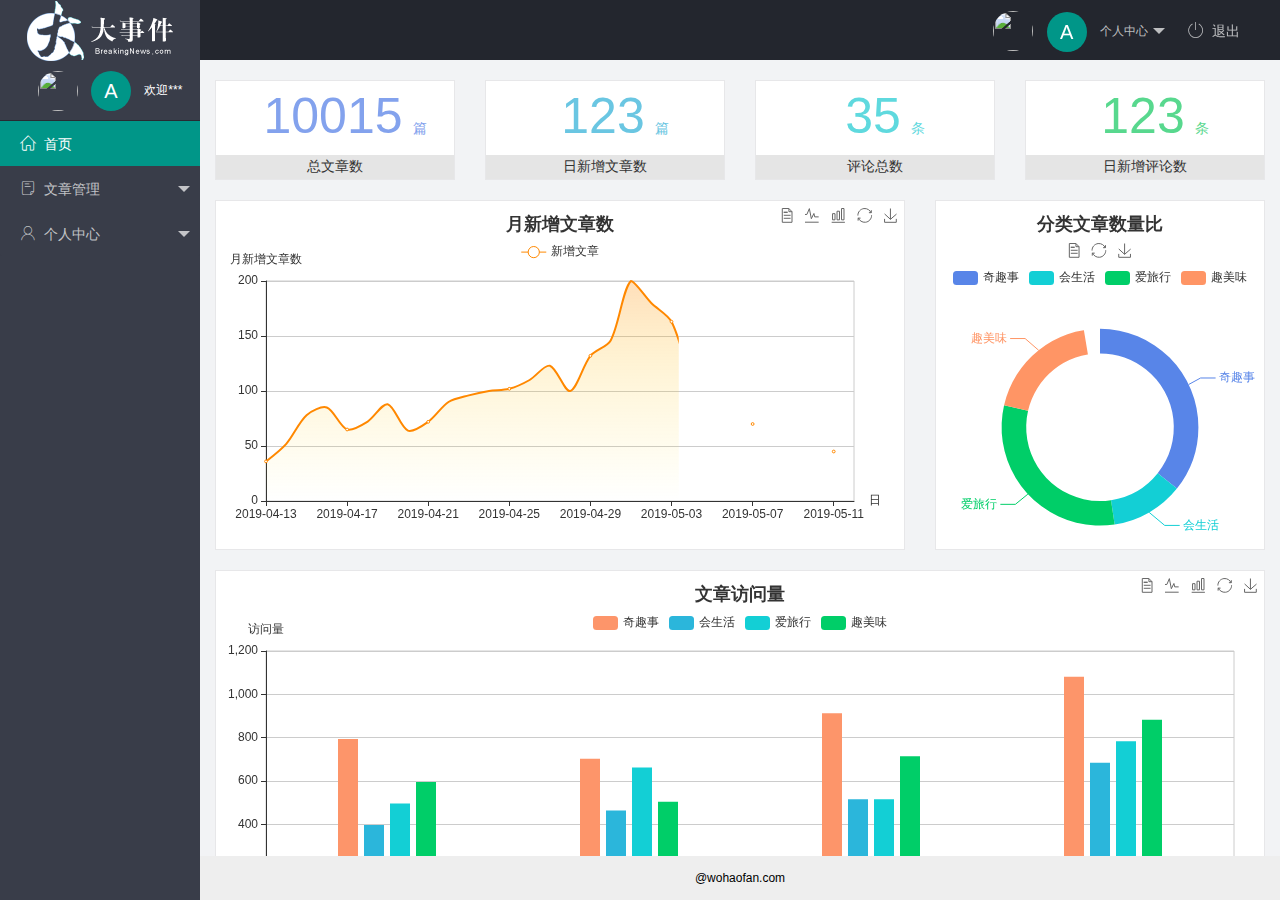
==== commit 701277a4: "完成了主页功能的开发" ====
--- a/index.html
+++ b/index.html
@@ -4,92 +4,92 @@
     <meta charset="UTF-8">
     <meta http-equiv="X-UA-Compatible" content="IE=edge">
     <meta name="viewport" content="width=device-width, initial-scale=1.0">
-    <title>大事件-登录/注册</title>
-    <!-- 导入layUI的样式 -->
+    <title>后台主页</title>
+    <!-- 导入layui的样式表 -->
     <link rel="stylesheet" href="/assets/lib/layui/css/layui.css">
-    <!-- 导入自己的样式 -->
-    <link rel="stylesheet" href="/assets/css/login.css"/>
+    <!-- 导入自己的样式表 -->
+    <link rel="stylesheet" href="/assets/css/index.css">
+    <link rel="stylesheet" href=".//assets/fonts/iconfont.css">
 </head>
 <body>
+    <div class="layui-layout layui-layout-admin">
+      <div class="layui-header">
+        <div class="layui-logo layui-hide-xs layui-bg-black">
+            <img src="/assets/images/logo.png" alt=""/>
+        </div>
+        <!-- 头部区域（可配合layui 已有的水平导航） -->
+        
+        <ul class="layui-nav layui-layout-right">
+          <li class="layui-nav-item layui-hide layui-show-md-inline-block">
+            <a href="javascript:;" class="userinfo">
+              <img src="//tva1.sinaimg.cn/crop.0.0.118.118.180/5db11ff4gw1e77d3nqrv8j203b03cweg.jpg" class="layui-nav-img">
+              <span class="text-avatar">A</span>
+              个人中心
+            </a>
+            <dl class="layui-nav-child">
+              <dd><a href="">基本资料</a></dd>
+              <dd><a href="">更换头像</a></dd>
+              <dd><a href="">重置密码</a></dd>
+            </dl>
+          </li>
+          <li class="layui-nav-item" lay-header-event="menuRight" lay-unselect>
+            <a href="javascript:;" id="btnLoginout"><span class="iconfont icon-tuichu"></span>退出
+              <!-- <i class="layui-icon layui-icon-more-vertical"></i> -->
+            </a>
+          </li>
+        </ul>
+      </div>
+      
+      <div class="layui-side layui-bg-black">
+        <div class="layui-side-scroll">
 
-    <!-- 头部懂度logo区域 -->
-
-    <div class="layui-main">
-
-        <img src="/assets/images/logo.png" alt=""/>
-
+            <div class="userinfo">
+                <img src="//tva1.sinaimg.cn/crop.0.0.118.118.180/5db11ff4gw1e77d3nqrv8j203b03cweg.jpg" class="layui-nav-img">
+                <span class="text-avatar">A</span>
+                <span id="welcome">欢迎***</span>
+            </div>
+          <!-- 左侧导航区域（可配合layui已有的垂直导航） -->
+          <ul class="layui-nav layui-nav-tree" lay-shrink="all">
+            <li class="layui-nav-item layui-this">
+                <a href="/home/dashboard.html" target="fm"><span class="iconfont icon-home
+                "></span>首页</a></li>
+            <li class="layui-nav-item">
+              <a class="" href="javascript:;"><span class="iconfont icon-16"></span>文章管理</a>
+              <dl class="layui-nav-child">
+                <dd><a href="javascript:;"><i class="layui-icon layui-icon-app"></i> 文章类别</a></dd>
+                <dd><a href="javascript:;"><i class="layui-icon layui-icon-app"></i> 文章列表</a></dd>
+                <dd><a href="javascript:;"><i class="layui-icon layui-icon-app"></i> 发布文章</a></dd>
+               
+              </dl>
+            </li>
+            <li class="layui-nav-item">
+              <a href="javascript:;"><span class="iconfont icon-user"></span>个人中心</a>
+              <dl class="layui-nav-child">
+                <dd><a href="javascript:;"><i class="layui-icon layui-icon-app"></i> 基本资料</a></dd>
+                <dd><a href="javascript:;"><i class="layui-icon layui-icon-app"></i> 更换头像</a></dd>
+                <dd><a href="javascript:;"><i class="layui-icon layui-icon-app"></i> 重置密码</a></dd>
+                
+              </dl>
+            </li>
+            
+            
+          </ul>
+        </div>
+      </div>
+      
+      <div class="layui-body">
+        <!-- 内容主体区域 -->
+        <iframe name="fm" src="/home/dashboard.html" frameborder="0"></iframe>
+      </div>
+      
+      <div class="layui-footer">
+        <!-- 底部固定区域 -->
+        @wohaofan.com
+      </div>
     </div>
-
-    <!-- 登录注册区域 -->
-
-    <div class="loginAndRegBox">
-        <div class="title-boox"></div>
-        <!-- 登录的div -->
-        <div class="login-box">
-            <!--  登录的表单-->
-            <form class="layui-form" action="" id="form_login">
-
-            <!-- 用户名 -->
-            <div class="layui-form-item">
-                <i class="layui-icon layui-icon-username"></i>
-                <input type="text" name="username" required  lay-verify="required" placeholder="请输入用户名" autocomplete="off" class="layui-input">
-                    </div>
-
-            <!-- 密码 -->
-            <div class="layui-form-item">
-                <i class="layui-icon layui-icon-password"></i>
-                <input type="password" name="password" required  lay-verify="required|pwd" placeholder="请输入密码" autocomplete="off" class="layui-input">
-                    </div>
-            <!-- 登录按钮 -->
-            <div class="layui-form-item">
-                <!-- 注意：表单提交按钮和普通按钮的区别是，就是 lay-submit属性 -->
-                <button class="layui-btn layui-btn-fluid layui-btn-normal" lay-submit>登录</button>
-            </div>
-            <div class="layui-form-item links">
-                <a href="javascript:;" id="link_reg">去注册账号</a>
-            </div>
-                </form>
-            
-        </div>
-        
-
-        <!-- 注册的div -->
-        <div class="reg-box">
-            <!-- 注册的表单 -->
-            <form class="layui-form" action="" id="form_reg">
-
-                <!-- 用户名 -->
-                <div class="layui-form-item">
-                    <i class="layui-icon layui-icon-username"></i>
-                    <input type="text" name="username" required  lay-verify="required" placeholder="请输入用户名" autocomplete="off" class="layui-input">
-                        </div>
-    
-                <!-- 密码 -->
-                <div class="layui-form-item">
-                    <i class="layui-icon layui-icon-password"></i>
-                    <input type="password" name="password" required  lay-verify="required|pwd" placeholder="请输入密码" autocomplete="off" class="layui-input">
-                        </div>
-                <!-- 密码确认框 -->
-                <div class="layui-form-item">
-                    <i class="layui-icon layui-icon-password"></i>
-                    <input type="password" name="repassword" required  lay-verify="required|pwd|repwd" placeholder="再次确认密码" autocomplete="off" class="layui-input">
-                        </div>
-                <!-- 登录按钮 -->
-                <div class="layui-form-item">
-                    <!-- 注意：表单提交按钮和普通按钮的区别是，就是 lay-submit属性 -->
-                    <button class="layui-btn layui-btn-fluid layui-btn-normal" lay-submit>注册</button>
-                </div>
-                <div class="layui-form-item links">
-                    <a href="javascript:;" id="link_login">去登录</a>
-                </div>
-                    </form>
-            
-        </div>
-    </div>
-    <!-- 导入 jQuery -->
+    <script src="/assets/lib/layui/layui.all.js"></script>
     <script src="/assets/lib/jquery.js"></script>
-    <script src="/assets/js/login.js"></script>
-    <script src="/assets/lib/layui/layui.all.js"></script>
     <script src="/assets/js/baseAPI.js"></script>
-</body>
+    <script src="/assets/js/index.js"></script>
+    </body>
 </html>--- a/assets/css/index.css
+++ b/assets/css/index.css
@@ -0,0 +1,59 @@
+.layui-footer{
+    text-align: center;
+    font-size: 12px;
+}
+
+
+.iconfont{
+    margin-right: 8px;
+}
+.layui-icon{
+    margin-right: 8px;
+    margin-left: 20px;
+}
+
+
+
+iframe{
+    width: 100%;
+    height: 100%;
+}
+
+.layui-body{
+    overflow: hidden;
+}
+
+a{
+    transition: none !important;
+}
+.userinfo{
+    height: 60px;
+    line-height: 60px;
+    text-align: center;
+    font-size: 12px;
+    user-select: none;
+}
+
+.layui-side-scroll .userinfo{
+    border-bottom: 1px solid rgb(40,43,51);
+}
+
+.text-avatar{
+    display: inline-block;
+    width: 40px;
+    height: 40px;
+    background-color: #009688;
+    border-radius: 50%;
+    line-height: 40px;
+    text-align: center;
+    font-size: 20px;
+    color: #fff;
+    position: relative;
+    top: 4px;
+    margin-right: 10px;
+}
+
+.layui-nav-img{
+    width: 40px;
+    height: 40px;
+}--- a/assets/fonts/iconfont.css
+++ b/assets/fonts/iconfont.css
@@ -0,0 +1,37 @@
+@font-face {font-family: "iconfont";
+  src: url('iconfont.eot?t=1576139966484'); /* IE9 */
+  src: url('iconfont.eot?t=1576139966484#iefix') format('embedded-opentype'), /* IE6-IE8 */
+  url('[data-uri]') format('woff2'),
+  url('iconfont.woff?t=1576139966484') format('woff'),
+  url('iconfont.ttf?t=1576139966484') format('truetype'), /* chrome, firefox, opera, Safari, Android, iOS 4.2+ */
+  url('iconfont.svg?t=1576139966484#iconfont') format('svg'); /* iOS 4.1- */
+}
+
+.iconfont {
+  font-family: "iconfont" !important;
+  font-size: 16px;
+  font-style: normal;
+  -webkit-font-smoothing: antialiased;
+  -moz-osx-font-smoothing: grayscale;
+}
+
+.icon-home:before {
+  content: "\e6a9";
+}
+
+.icon-user:before {
+  content: "\e614";
+}
+
+.icon-pinglun:before {
+  content: "\e616";
+}
+
+.icon-tuichu:before {
+  content: "\e865";
+}
+
+.icon-16:before {
+  content: "\e615";
+}
+
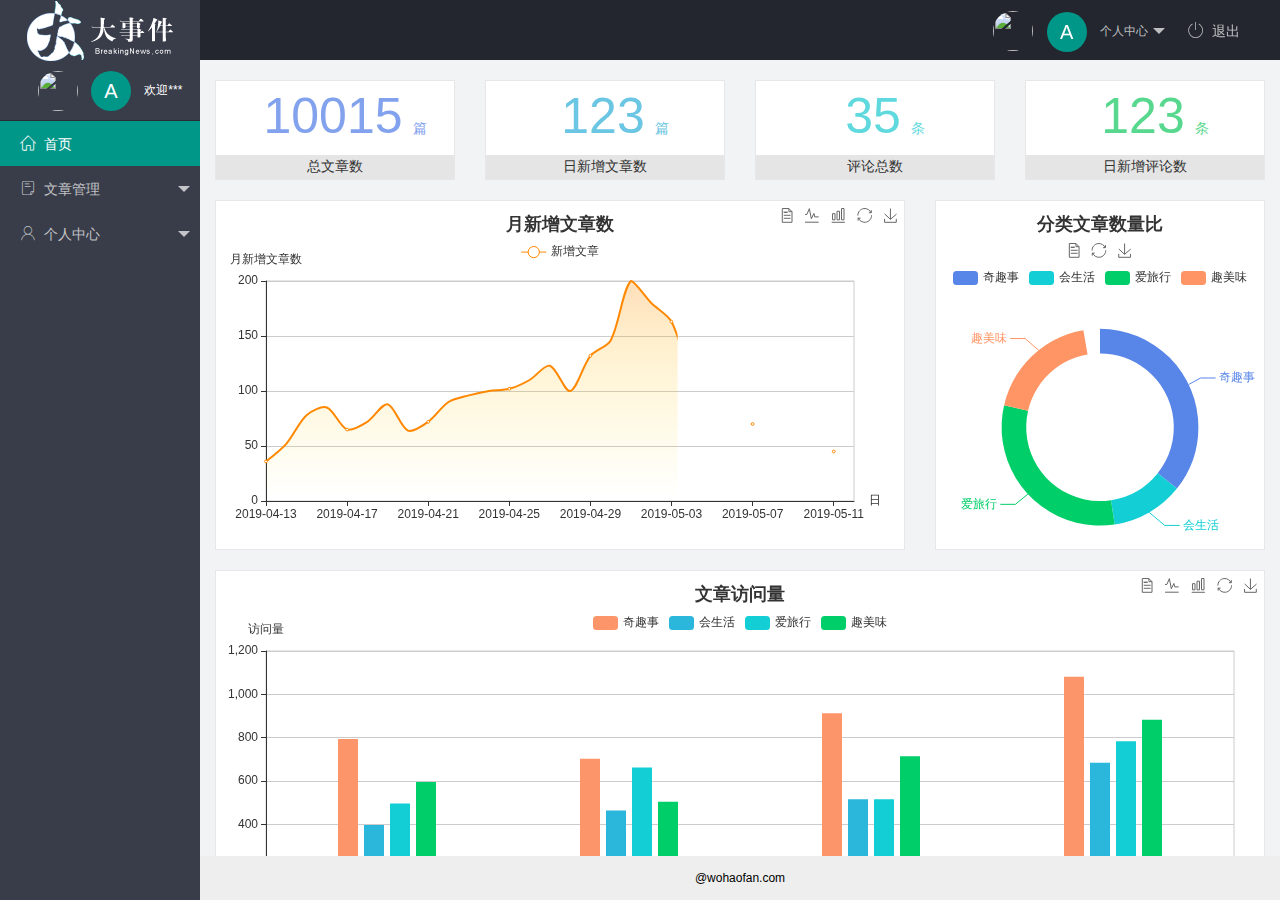
==== commit 05dc229f: "完成个人中心的功能开发" ====
--- a/index.html
+++ b/index.html
@@ -27,9 +27,9 @@
               个人中心
             </a>
             <dl class="layui-nav-child">
-              <dd><a href="">基本资料</a></dd>
-              <dd><a href="">更换头像</a></dd>
-              <dd><a href="">重置密码</a></dd>
+              <dd><a href="/users/user_info.html" target="fm">基本资料</a></dd>
+              <dd><a href="/users/user_avatar.html" target="fm">更换头像</a></dd>
+              <dd><a href="/users/user_pwd.html" target="fm">重置密码</a></dd>
             </dl>
           </li>
           <li class="layui-nav-item" lay-header-event="menuRight" lay-unselect>
@@ -65,9 +65,9 @@
             <li class="layui-nav-item">
               <a href="javascript:;"><span class="iconfont icon-user"></span>个人中心</a>
               <dl class="layui-nav-child">
-                <dd><a href="javascript:;"><i class="layui-icon layui-icon-app"></i> 基本资料</a></dd>
-                <dd><a href="javascript:;"><i class="layui-icon layui-icon-app"></i> 更换头像</a></dd>
-                <dd><a href="javascript:;"><i class="layui-icon layui-icon-app"></i> 重置密码</a></dd>
+                <dd><a href="/users/user_info.html" target="fm"><i class="layui-icon layui-icon-app"></i> 基本资料</a></dd>
+                <dd><a href="/users/user_avatar.html" target="fm"><i class="layui-icon layui-icon-app"></i> 更换头像</a></dd>
+                <dd><a href="/users/user_pwd.html" target="fm"><i class="layui-icon layui-icon-app"></i> 重置密码</a></dd>
                 
               </dl>
             </li>
